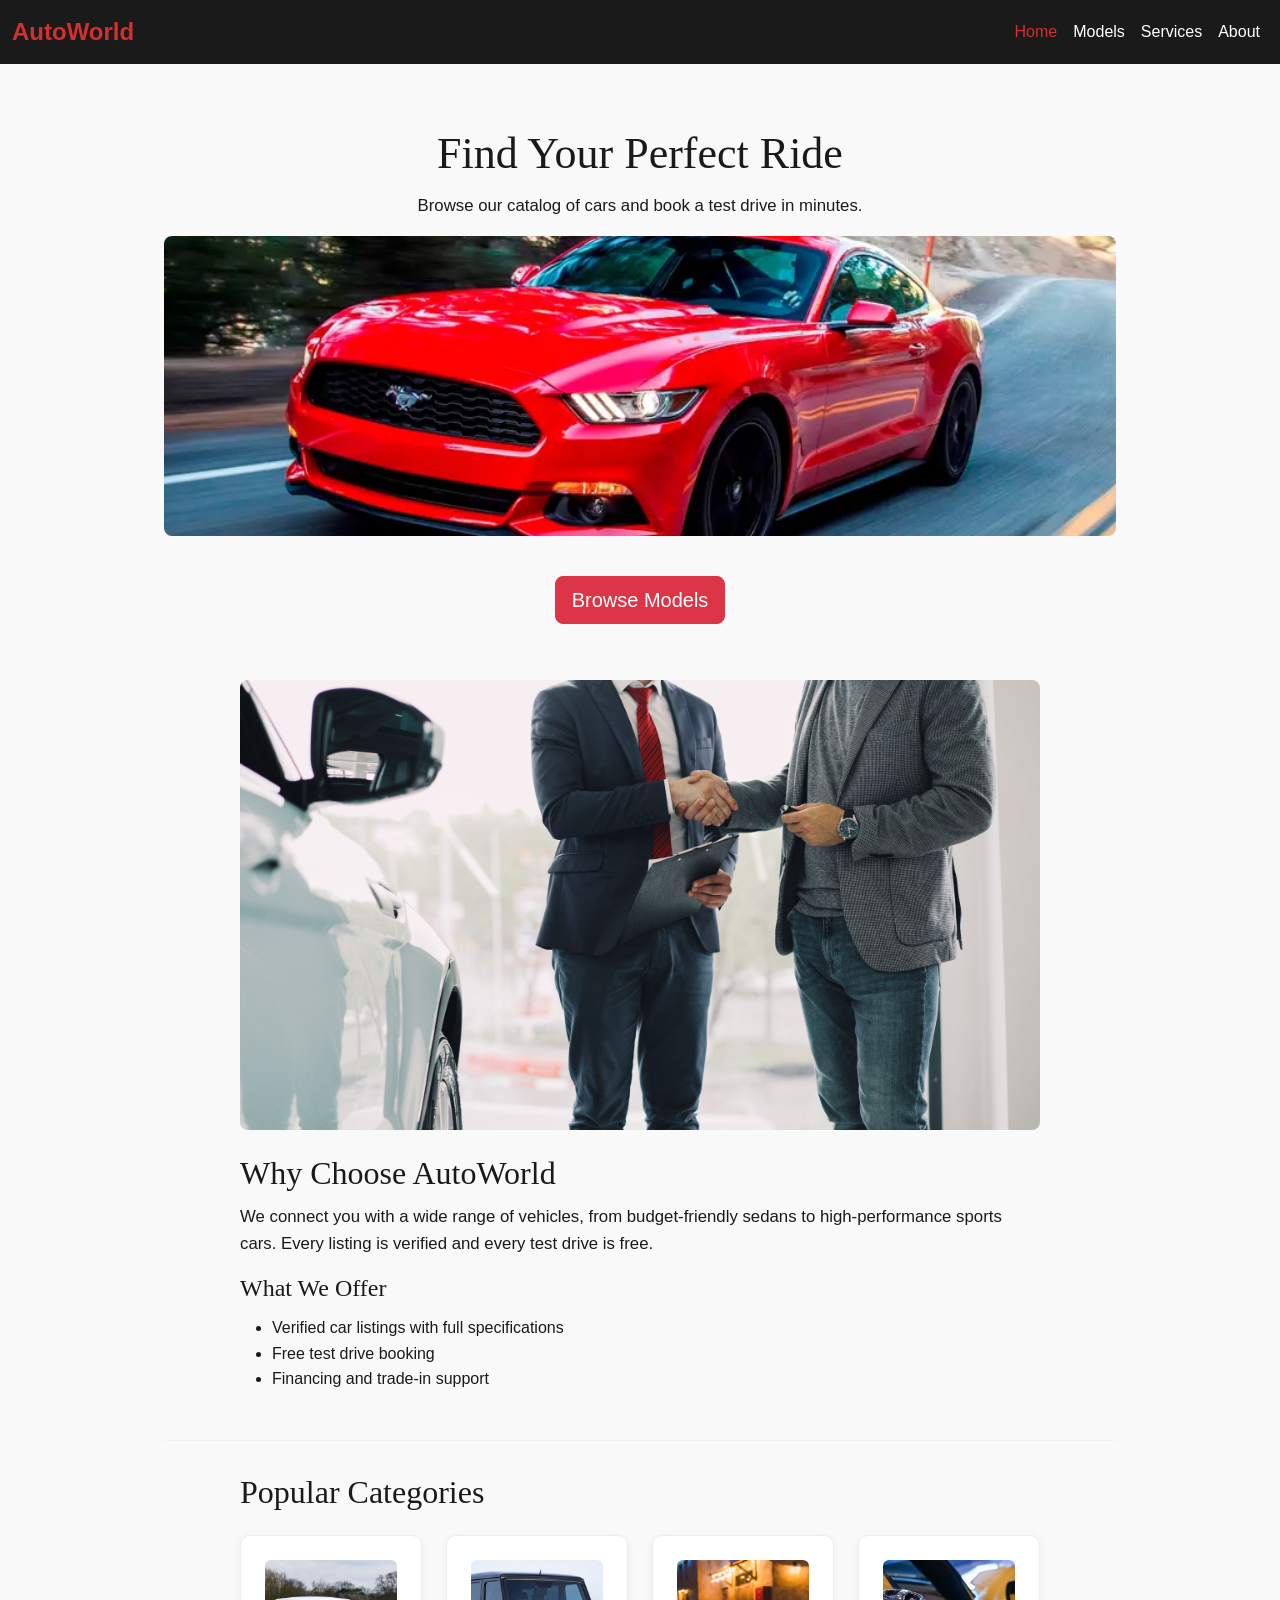
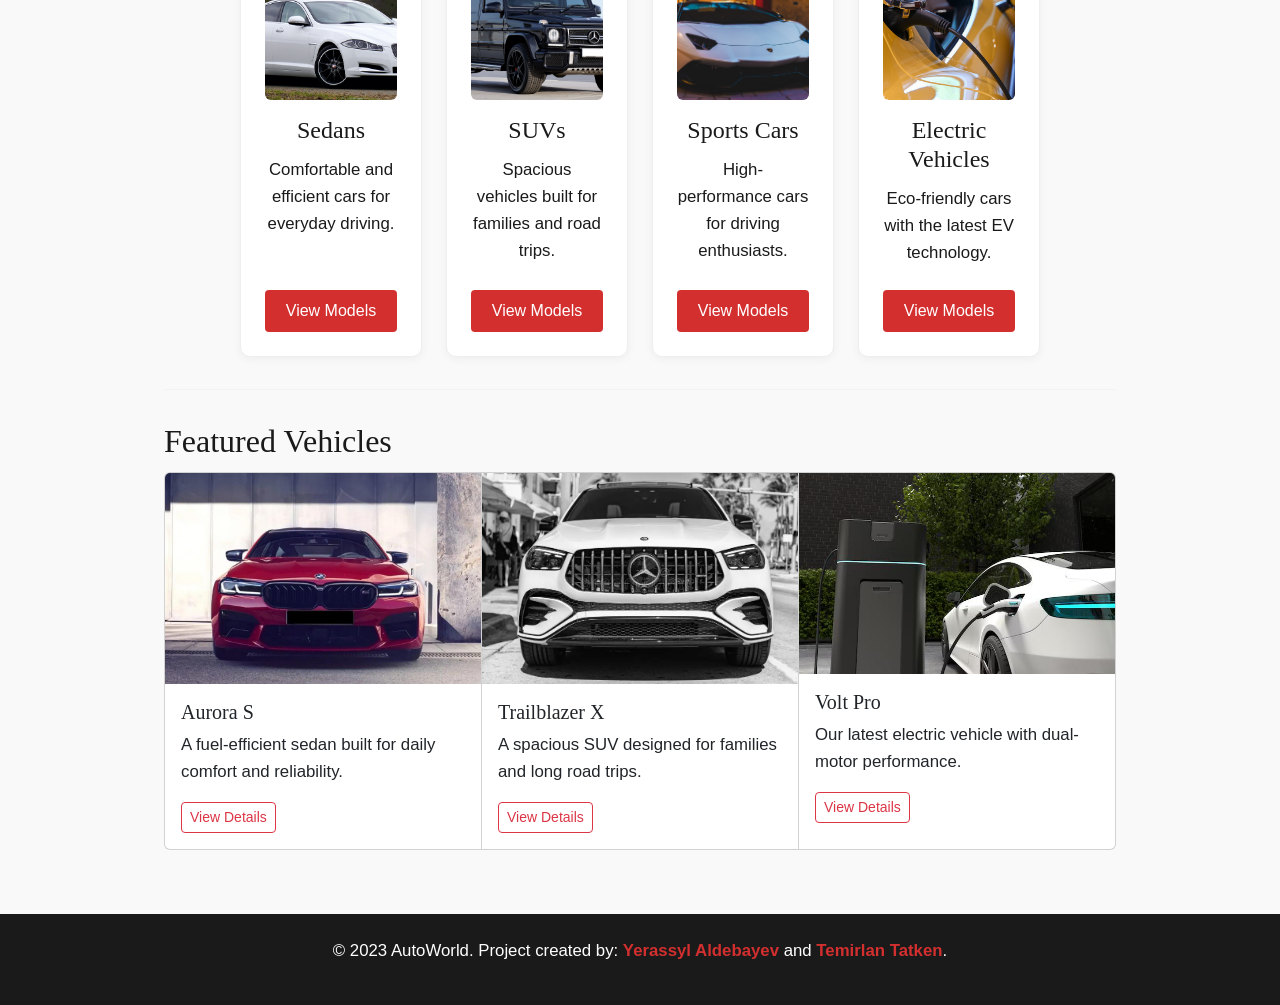
==== index.html @ 7cc098f7 "Assignment 3: Media queries and Bootstrap grid, navbar, buttons, carousel, cards, and form" ====
<!DOCTYPE html>
<html lang="en">
<head>
    <meta charset="UTF-8">
    <meta name="viewport" content="width=device-width, initial-scale=1.0">
    <title>Home - Cars Project</title>
    <link href="https://cdn.jsdelivr.net/npm/bootstrap@5.3.3/dist/css/bootstrap.min.css" rel="stylesheet">
    <link rel="stylesheet" href="css/style.css">
</head>
<body>
    <header>
        <nav id="main-nav" class="navbar navbar-expand-lg navbar-dark">
            <div class="container-fluid">
                <a class="navbar-brand" href="index.html">AutoWorld</a>
                <button class="navbar-toggler" type="button" data-bs-toggle="collapse" data-bs-target="#navMenu"
                        aria-controls="navMenu" aria-expanded="false" aria-label="Toggle navigation">
                    <span class="navbar-toggler-icon"></span>
                </button>
                <div class="collapse navbar-collapse" id="navMenu">
                    <ul class="navbar-nav ms-auto">
                        <li class="nav-item"><a class="nav-link active" aria-current="page" href="index.html">Home</a></li>
                        <li class="nav-item"><a class="nav-link" href="models.html">Models</a></li>
                        <li class="nav-item"><a class="nav-link" href="services.html">Services</a></li>
                        <li class="nav-item"><a class="nav-link" href="about.html">About</a></li>
                    </ul>
                </div>
            </div>
        </nav>
    </header>

    <main class="container">
        <section class="hero">
            <h1>Find Your Perfect Ride</h1>
            <p>Browse our catalog of cars and book a test drive in minutes.</p>
            <img src="images/hero-car.jpeg" alt="Red sports car parked on a city street" class="feature-img hero-img">
            <div>
                <a href="models.html" class="btn btn-danger btn-lg mt-3">Browse Models</a>
            </div>
        </section>

        <section class="intro">
            <div class="intro-flex">
                <img src="images/why-choose.jpg" alt="Salesperson handing car keys to a customer" class="intro-img">
                <div class="intro-text">
                    <h2>Why Choose AutoWorld</h2>
                    <p>We connect you with a wide range of vehicles, from budget-friendly sedans
                       to high-performance sports cars. Every listing is verified and every test
                       drive is free.</p>

                    <h3>What We Offer</h3>
                    <ul>
                        <li>Verified car listings with full specifications</li>
                        <li>Free test drive booking</li>
                        <li>Financing and trade-in support</li>
                    </ul>
                </div>
            </div>
        </section>

        <hr>

        <section class="highlights">
            <h2>Popular Categories</h2>
            <div class="card-row">
                <div class="category-card">
                    <img src="images/category-sedan.jpg" alt="Sedan car model">
                    <h3>Sedans</h3>
                    <p>Comfortable and efficient cars for everyday driving.</p>
                    <a href="models.html" class="btn-card">View Models</a>
                </div>
                <div class="category-card">
                    <img src="images/category-suv.jpg" alt="SUV car model">
                    <h3>SUVs</h3>
                    <p>Spacious vehicles built for families and road trips.</p>
                    <a href="models.html" class="btn-card">View Models</a>
                </div>
                <div class="category-card">
                    <img src="images/category-sport.jpg" alt="Sports car model">
                    <h3>Sports Cars</h3>
                    <p>High-performance cars for driving enthusiasts.</p>
                    <a href="models.html" class="btn-card">View Models</a>
                </div>
                <div class="category-card">
                    <img src="images/category-electric.jpg" alt="Electric car model">
                    <h3>Electric Vehicles</h3>
                    <p>Eco-friendly cars with the latest EV technology.</p>
                    <a href="models.html" class="btn-card">View Models</a>
                </div>
            </div>
        </section>

        <hr>

        <section class="featured-vehicles">
            <h2>Featured Vehicles</h2>
            <div class="card-group">
                <div class="card">
                    <img src="images/gallery-1.jpeg" class="card-img-top" alt="Aurora S sedan front view">
                    <div class="card-body">
                        <h5 class="card-title">Aurora S</h5>
                        <p class="card-text">A fuel-efficient sedan built for daily comfort and reliability.</p>
                        <a href="models.html" class="btn btn-outline-danger btn-sm">View Details</a>
                    </div>
                </div>
                <div class="card">
                    <img src="images/gallery-3.jpeg" class="card-img-top" alt="Trailblazer X SUV front view">
                    <div class="card-body">
                        <h5 class="card-title">Trailblazer X</h5>
                        <p class="card-text">A spacious SUV designed for families and long road trips.</p>
                        <a href="models.html" class="btn btn-outline-danger btn-sm">View Details</a>
                    </div>
                </div>
                <div class="card">
                    <img src="images/gallery-5.jpeg" class="card-img-top" alt="Volt Pro electric car charging">
                    <div class="card-body">
                        <h5 class="card-title">Volt Pro</h5>
                        <p class="card-text">Our latest electric vehicle with dual-motor performance.</p>
                        <a href="models.html" class="btn btn-outline-danger btn-sm">View Details</a>
                    </div>
                </div>
            </div>
        </section>
    </main>

    <footer>
        <p>&copy; 2023 AutoWorld. Project created by: <strong>Yerassyl Aldebayev</strong> and <strong>Temirlan Tatken</strong>.</p>
    </footer>

    <script src="https://cdn.jsdelivr.net/npm/bootstrap@5.3.3/dist/js/bootstrap.bundle.min.js"></script>
</body>
</html>
---- css/style.css ----
/* ===================================================
   GLOBAL BASE (shared across all pages)
   =================================================== */
* {
    margin: 0;
    padding: 0;
    box-sizing: border-box;
}

body {
    font-family: 'Trebuchet MS', Arial, sans-serif;
    color: #1a1a1a;
    background-color: #f9f9f9;
    line-height: 1.6;
}

h1, h2, h3 {
    font-family: Georgia, 'Times New Roman', serif;
    margin-bottom: 0.75rem;
}

p {
    margin-bottom: 1rem;
}

/* Task 1: Responsive typography (custom media queries, no Bootstrap) */
h1 { font-size: 1.8rem; }
h2 { font-size: 1.4rem; }
h3 { font-size: 1.15rem; }
p  { font-size: 0.95rem; }

@media (min-width: 601px) and (max-width: 992px) {
    h1 { font-size: 2.2rem; }
    h2 { font-size: 1.7rem; }
    h3 { font-size: 1.3rem; }
    p  { font-size: 1rem; }
}

@media (min-width: 993px) {
    h1 { font-size: 2.75rem; }
    h2 { font-size: 2rem; }
    h3 { font-size: 1.5rem; }
    p  { font-size: 1.05rem; }
}

hr {
    border: none;
    border-top: 1px solid #ddd;
    margin: 2rem 0;
}

.container {
    max-width: 1000px;
    margin: 0 auto;
    padding: 2rem 1.5rem;
}

/* ===================================================
   NAVIGATION (#main-nav) — Bootstrap navbar, brand-colored
   =================================================== */
#main-nav.navbar {
    background-color: #1a1a1a;
}

#main-nav .navbar-brand {
    color: #d32f2f;
    font-size: 1.5rem;
    font-weight: bold;
}

#main-nav .nav-link {
    color: #ffffff;
}

#main-nav .nav-link:hover,
#main-nav .nav-link.active {
    color: #d32f2f;
}

/* ===================================================
   FOOTER
   =================================================== */
footer {
    text-align: center;
    padding: 1.5rem;
    background-color: #1a1a1a;
    color: #ffffff;
    margin-top: 2rem;
}

footer strong {
    color: #d32f2f;
}

/* ===================================================
   HOME PAGE
   =================================================== */
.hero {
    text-align: center;
    padding: 2rem 0;
}

.hero-img {
    width: 100%;
    max-width: 600px;
    height: 300px;
    object-fit: cover;
}

.intro, .highlights {
    max-width: 800px;
    margin: 1.5rem auto;
}

/* Task 1 (Home): Flexbox row for image + text */
.intro-flex {
    display: flex;
    flex-wrap: wrap;
    align-items: center;
    gap: 1.5rem;
}

.intro-img {
    flex: 1 1 300px;
    max-width: 100%;
    border-radius: 8px;
}

.intro-text {
    flex: 1 1 300px;
}

/* Task 2 (Home): Flexbox card row — responsive via custom media queries only */
.card-row {
    display: flex;
    gap: 1.5rem;
    margin-top: 1.5rem;
}

.category-card {
    flex: 1 1 0;
    display: flex;
    flex-direction: column;
    background-color: #ffffff;
    border: 1px solid #eee;
    border-radius: 10px;
    padding: 1.5rem;
    text-align: center;
    box-shadow: 0 2px 10px rgba(0, 0, 0, 0.05);
    transition: transform 0.2s ease, box-shadow 0.2s ease;
}

/* Tablet: two cards per row */
@media (max-width: 900px) {
    .card-row {
        flex-wrap: wrap;
    }
    .category-card {
        flex: 1 1 calc(50% - 0.75rem);
    }
}

/* Mobile: stacked */
@media (max-width: 500px) {
    .category-card {
        flex: 1 1 100%;
    }
}

.category-card:hover {
    transform: translateY(-6px);
    box-shadow: 0 6px 16px rgba(0, 0, 0, 0.12);
}

.category-card img {
    width: 100%;
    height: 140px;
    object-fit: cover;
    border-radius: 6px;
    margin-bottom: 1rem;
}

.category-card p {
    flex-grow: 1;
}

.btn-card {
    display: inline-block;
    background-color: #d32f2f;
    color: #ffffff;
    text-decoration: none;
    padding: 0.5rem 1rem;
    border-radius: 4px;
    margin-top: 0.5rem;
    transition: background-color 0.3s ease;
}

.btn-card:hover {
    background-color: #b71c1c;
}

/* ===================================================
   MODELS PAGE
   =================================================== */
.catalog-table table {
    width: 100%;
    border-collapse: collapse;
    margin-top: 1rem;
}

.catalog-table th,
.catalog-table td {
    border: 1px solid #ccc;
    padding: 0.75rem;
    text-align: left;
}

.catalog-table th {
    background-color: #1a1a1a;
    color: #ffffff;
}

.catalog-table tr:nth-child(even) {
    background-color: #f2f2f2;
}

/* Task 7 (Models): Bootstrap Carousel — brand color for controls/indicators */
.carousel-caption h5 {
    color: #ffffff;
}

.carousel-control-prev-icon,
.carousel-control-next-icon {
    background-color: rgba(211, 47, 47, 0.7);
    border-radius: 50%;
    padding: 1.2rem;
}

/* Task 8 (Home): Bootstrap Cards — Featured Vehicles */
.card-group .card-title {
    font-family: Georgia, 'Times New Roman', serif;
}

/* Shared feature image style (hero, models, services) */
.feature-img {
    max-width: 100%;
    border-radius: 8px;
    margin-bottom: 1.5rem;
}

/* ===================================================
   SERVICES PAGE (from teammate)
   =================================================== */

/* Task 3 (Services): CSS Grid page layout — header / sidebar / main / footer */
.page-grid {
    display: grid;
    grid-template-columns: 260px 1fr;
    grid-template-rows: auto 1fr auto;
    grid-template-areas:
        "header header"
        "sidebar main"
        "footer footer";
}

.grid-header {
    grid-area: header;
}

.grid-sidebar {
    grid-area: sidebar;
    padding: 2rem 1.5rem;
    background-color: #ffffff;
    border-right: 1px solid #eee;
}

.grid-sidebar h3 {
    color: #d32f2f;
}

.grid-sidebar ul {
    margin: 1rem 0 1.5rem 1.2rem;
}

.grid-sidebar ul li {
    margin-bottom: 0.5rem;
}

.sidebar-img {
    width: 100%;
    border-radius: 8px;
}

.grid-main {
    grid-area: main;
    padding: 2rem 1.5rem;
}

.grid-footer {
    grid-area: footer;
}

@media (max-width: 700px) {
    .page-grid {
        grid-template-columns: 1fr;
        grid-template-areas:
            "header"
            "sidebar"
            "main"
            "footer";
    }
}

.services-info {
    display: flex;
    flex-wrap: wrap;
    gap: 1.5rem;
    align-items: flex-start;
}

.services-list {
    flex: 1 1 250px;
}

#booking-form {
    background-color: #f9f9f9;
    padding: 2rem;
    border-radius: 10px;
    border: 1px solid #ddd;
    max-width: 600px;
}

/* Task 9 (Services): Bootstrap form — brand color overrides */
#booking-form .form-control:focus,
#booking-form .form-select:focus {
    border-color: #d32f2f;
    box-shadow: 0 0 5px rgba(211, 47, 47, 0.3);
}

/* ===================================================
   ABOUT PAGE (from teammate)
   =================================================== */

/* Task 3 (About): Bootstrap Grid — two-column team section, three-column values */
.core-value {
    padding: 1rem;
}

.core-value h5 {
    color: #d32f2f;
}

.team-card {
    flex: 1 1 300px;
    text-align: center;
    padding: 1.5rem;
    background-color: #fff;
    border: 1px solid #eee;
    border-radius: 10px;
    box-shadow: 0 2px 10px rgba(0,0,0,0.05);
}

.team-photo {
    width: 150px;
    height: 150px;
    object-fit: cover;
    border-radius: 50%;
    border: 3px solid #d32f2f;
    margin-bottom: 1rem;
}

.role {
    color: #666;
    font-style: italic;
    margin-bottom: 10px;
}
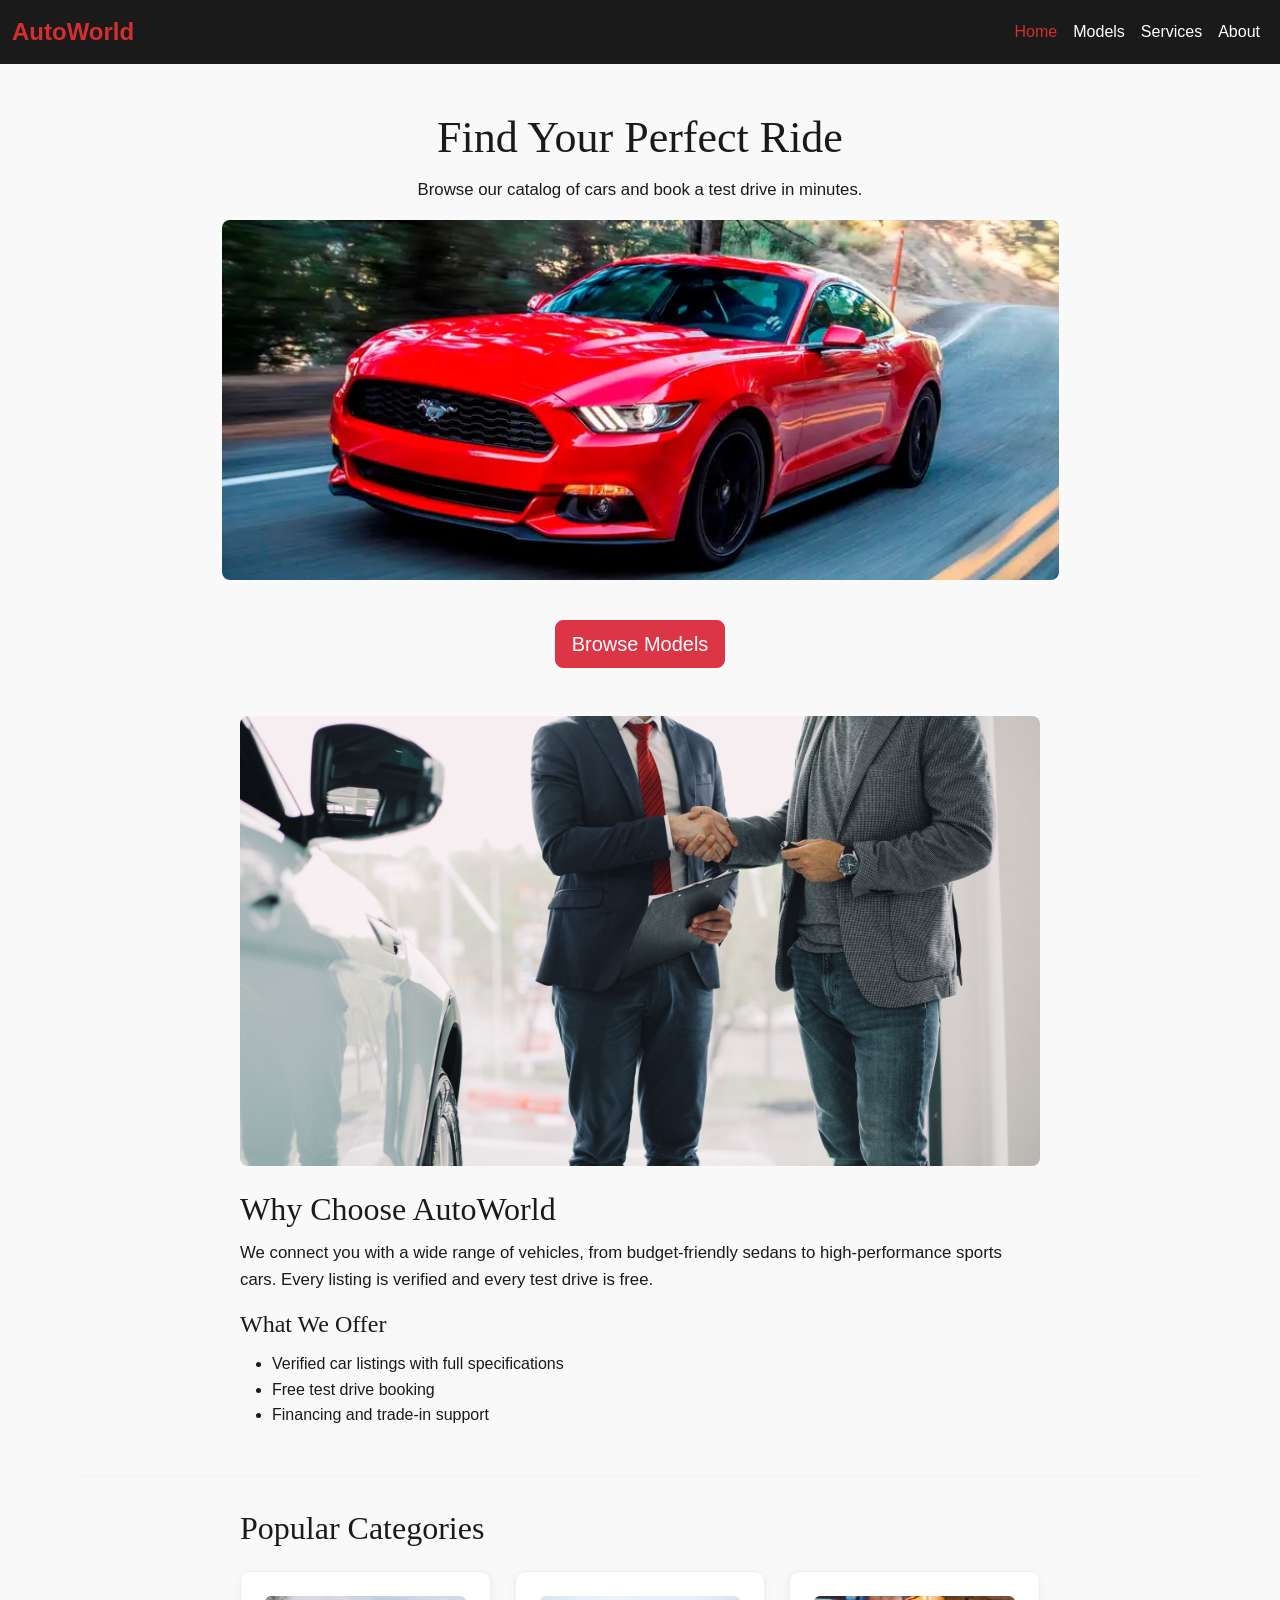
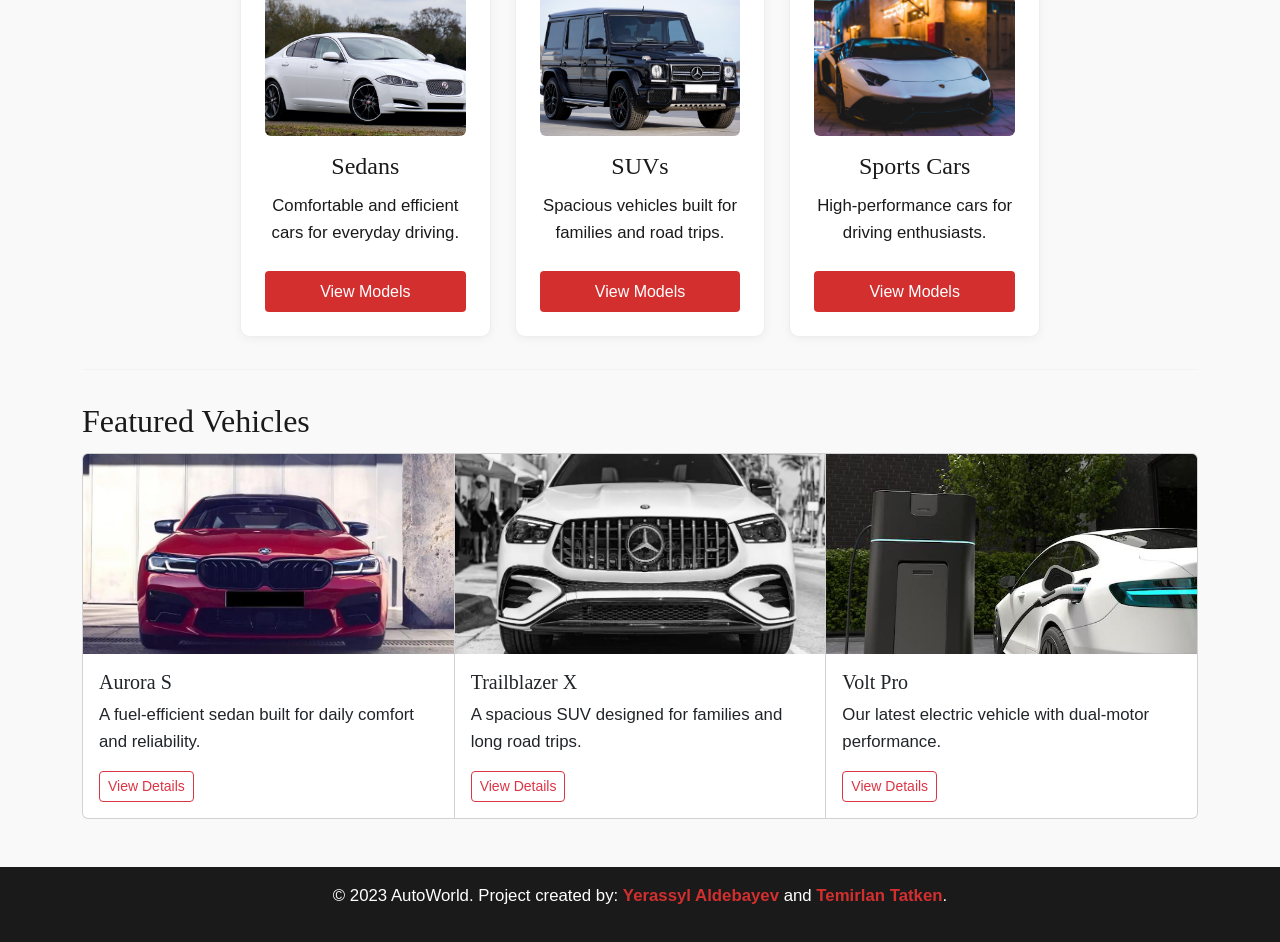
==== commit a5065cb8: "Fixed critical issues" ====
--- a/index.html
+++ b/index.html
@@ -28,8 +28,8 @@
         </nav>
     </header>
 
-    <main class="container">
-        <section class="hero">
+    <main class="container py-4">
+        <section class="hero py-4">
             <h1>Find Your Perfect Ride</h1>
             <p>Browse our catalog of cars and book a test drive in minutes.</p>
             <img src="images/hero-car.jpeg" alt="Red sports car parked on a city street" class="feature-img hero-img">
@@ -80,12 +80,6 @@
                     <p>High-performance cars for driving enthusiasts.</p>
                     <a href="models.html" class="btn-card">View Models</a>
                 </div>
-                <div class="category-card">
-                    <img src="images/category-electric.jpg" alt="Electric car model">
-                    <h3>Electric Vehicles</h3>
-                    <p>Eco-friendly cars with the latest EV technology.</p>
-                    <a href="models.html" class="btn-card">View Models</a>
-                </div>
             </div>
         </section>
 
@@ -122,7 +116,7 @@
         </section>
     </main>
 
-    <footer>
+    <footer class="py-3 mt-4">
         <p>&copy; 2023 AutoWorld. Project created by: <strong>Yerassyl Aldebayev</strong> and <strong>Temirlan Tatken</strong>.</p>
     </footer>
 
--- a/css/style.css
+++ b/css/style.css
@@ -49,12 +49,6 @@
     margin: 2rem 0;
 }
 
-.container {
-    max-width: 1000px;
-    margin: 0 auto;
-    padding: 2rem 1.5rem;
-}
-
 /* ===================================================
    NAVIGATION (#main-nav) — Bootstrap navbar, brand-colored
    =================================================== */
@@ -82,10 +76,8 @@
    =================================================== */
 footer {
     text-align: center;
-    padding: 1.5rem;
     background-color: #1a1a1a;
     color: #ffffff;
-    margin-top: 2rem;
 }
 
 footer strong {
@@ -97,14 +89,14 @@
    =================================================== */
 .hero {
     text-align: center;
-    padding: 2rem 0;
 }
 
 .hero-img {
-    width: 100%;
-    max-width: 600px;
-    height: 300px;
-    object-fit: cover;
+    max-width: 700px;
+    height: 360px;
+    width: 75%;
+    object-fit: cover;
+
 }
 
 .intro, .highlights {
@@ -373,4 +365,39 @@
     color: #666;
     font-style: italic;
     margin-bottom: 10px;
+}
+
+/* ===================================================
+   IMAGE SIZE LIMITS (keeps images comfortable with Bootstrap container)
+   =================================================== */
+
+/* Carousel (Models page) */
+.carousel-item img {
+    height: 450px;
+    object-fit: cover;
+}
+
+@media (max-width: 768px) {
+    .carousel-item img {
+        height: 260px;
+    }
+}
+
+/* Optional: cap carousel width on large monitors */
+#modelCarousel {
+    max-width: 900px;
+    margin: 0 auto;
+}
+
+/* Featured Vehicles cards (Home page) */
+.card-img-top {
+    height: 200px;
+    object-fit: cover;
+}
+
+/* Lineup image at the top of Models page */
+.catalog-intro img {
+    width: 100%;
+    height: 320px;
+    object-fit: cover;
 }
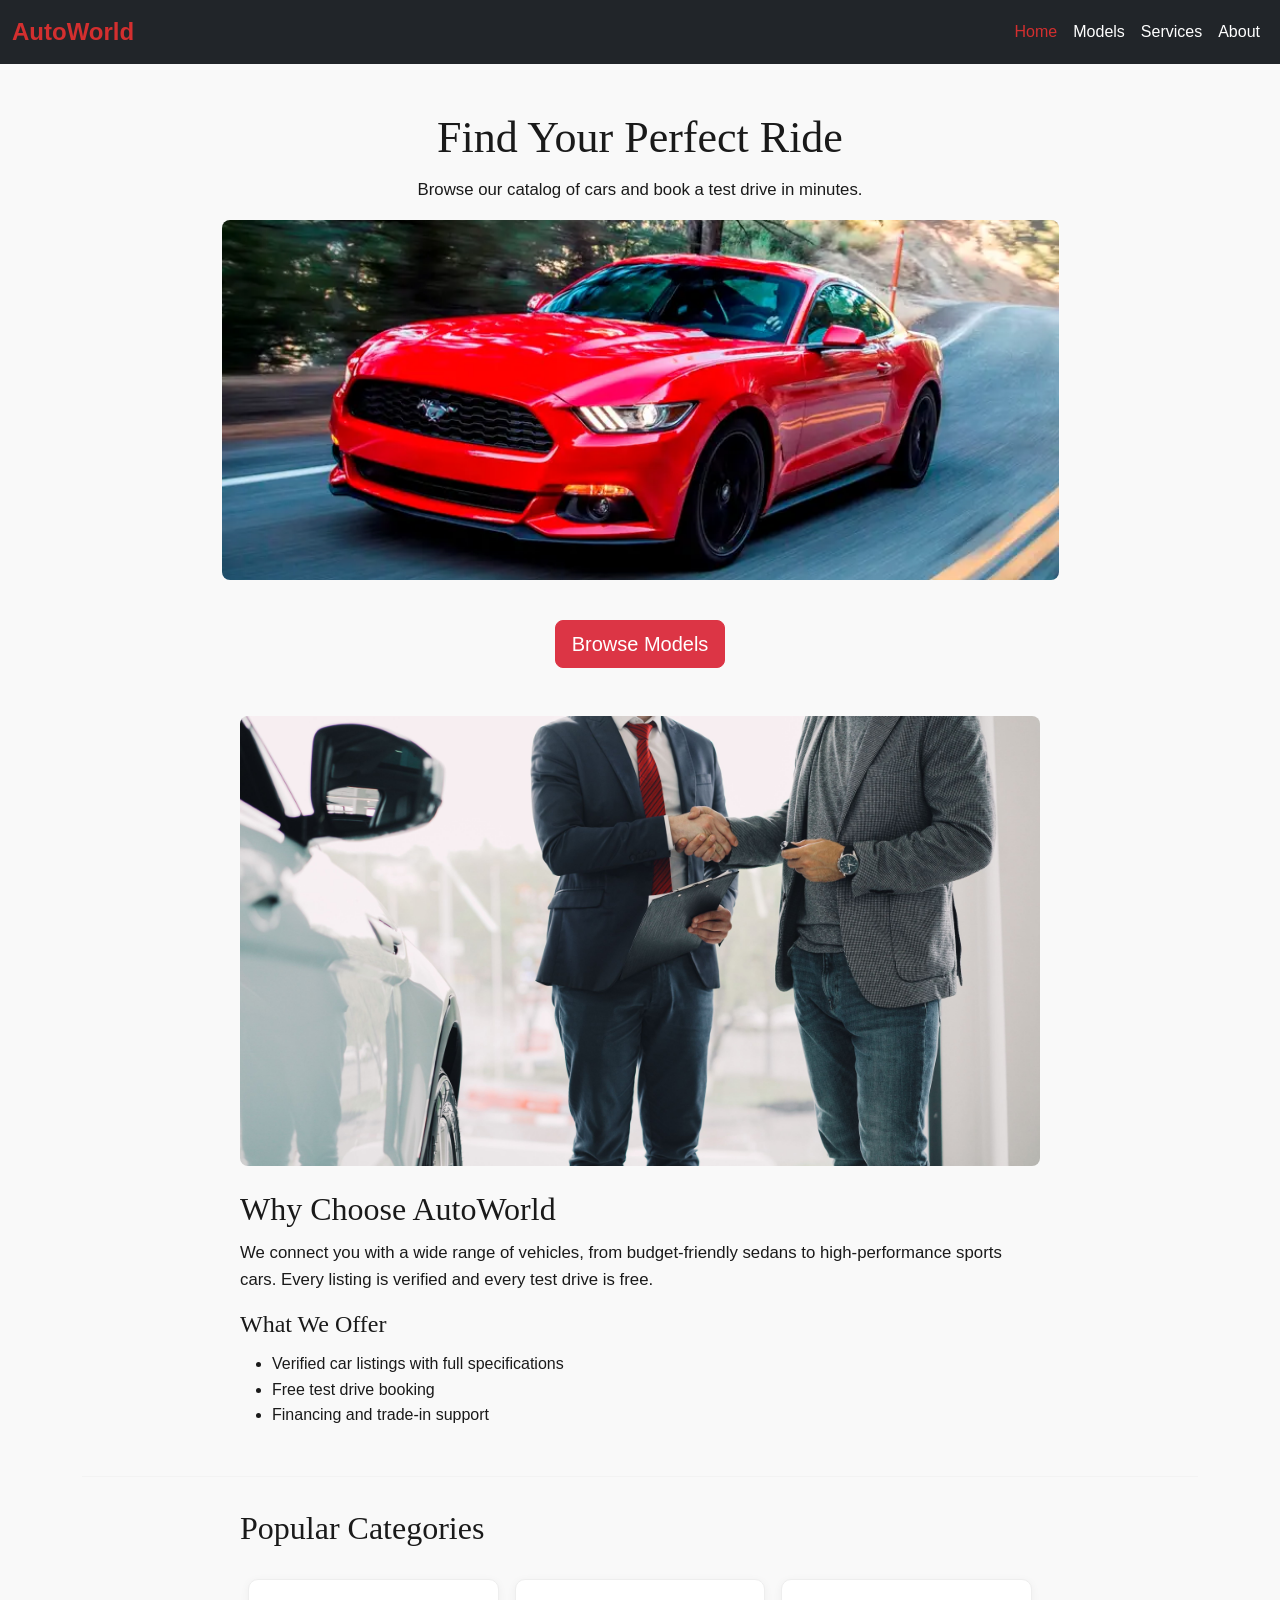
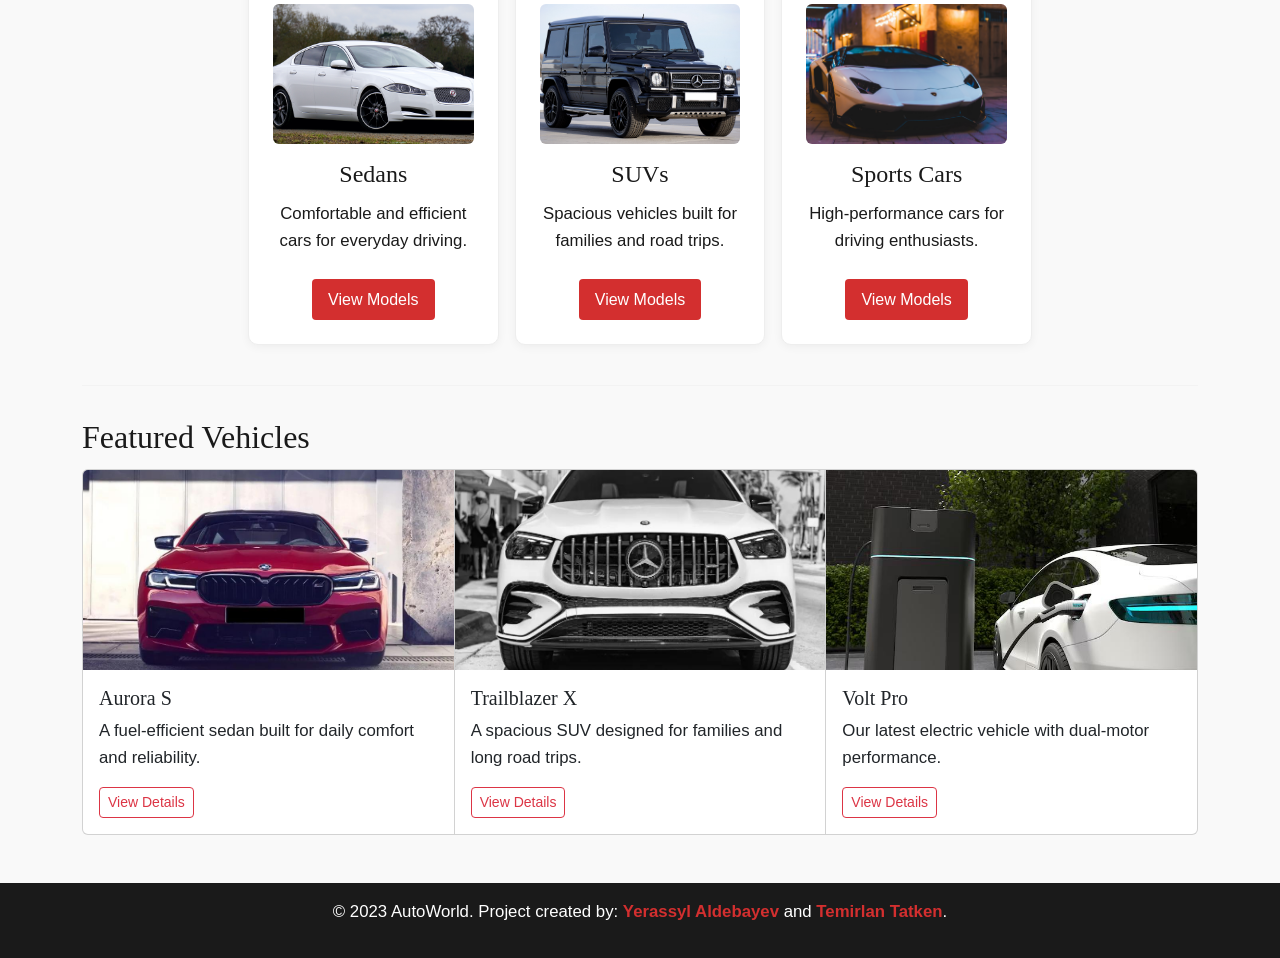
==== commit 2137c6fd: "Simple fixes" ====
--- a/index.html
+++ b/index.html
@@ -9,7 +9,7 @@
 </head>
 <body>
     <header>
-        <nav id="main-nav" class="navbar navbar-expand-lg navbar-dark">
+        <nav id="main-nav" class="navbar navbar-expand-lg navbar-dark bg-dark">
             <div class="container-fluid">
                 <a class="navbar-brand" href="index.html">AutoWorld</a>
                 <button class="navbar-toggler" type="button" data-bs-toggle="collapse" data-bs-target="#navMenu"
--- a/css/style.css
+++ b/css/style.css
@@ -96,7 +96,6 @@
     height: 360px;
     width: 75%;
     object-fit: cover;
-
 }
 
 .intro, .highlights {
@@ -122,17 +121,18 @@
     flex: 1 1 300px;
 }
 
-/* Task 2 (Home): Flexbox card row — responsive via custom media queries only */
+/* Task 2 (Home): card row — custom media queries only, no flexbox, no Bootstrap */
 .card-row {
-    display: flex;
-    gap: 1.5rem;
     margin-top: 1.5rem;
+    font-size: 0; /* removes the small gaps between inline-block cards */
 }
 
 .category-card {
-    flex: 1 1 0;
-    display: flex;
-    flex-direction: column;
+    display: inline-block;
+    vertical-align: top;
+    width: calc(33.333% - 1rem);   /* desktop: three per row */
+    margin: 0.5rem;
+    font-size: 1rem;
     background-color: #ffffff;
     border: 1px solid #eee;
     border-radius: 10px;
@@ -142,20 +142,17 @@
     transition: transform 0.2s ease, box-shadow 0.2s ease;
 }
 
-/* Tablet: two cards per row */
+/* Tablet: two per row */
 @media (max-width: 900px) {
-    .card-row {
-        flex-wrap: wrap;
-    }
     .category-card {
-        flex: 1 1 calc(50% - 0.75rem);
+        width: calc(50% - 1rem);
     }
 }
 
 /* Mobile: stacked */
 @media (max-width: 500px) {
     .category-card {
-        flex: 1 1 100%;
+        width: calc(100% - 1rem);
     }
 }
 
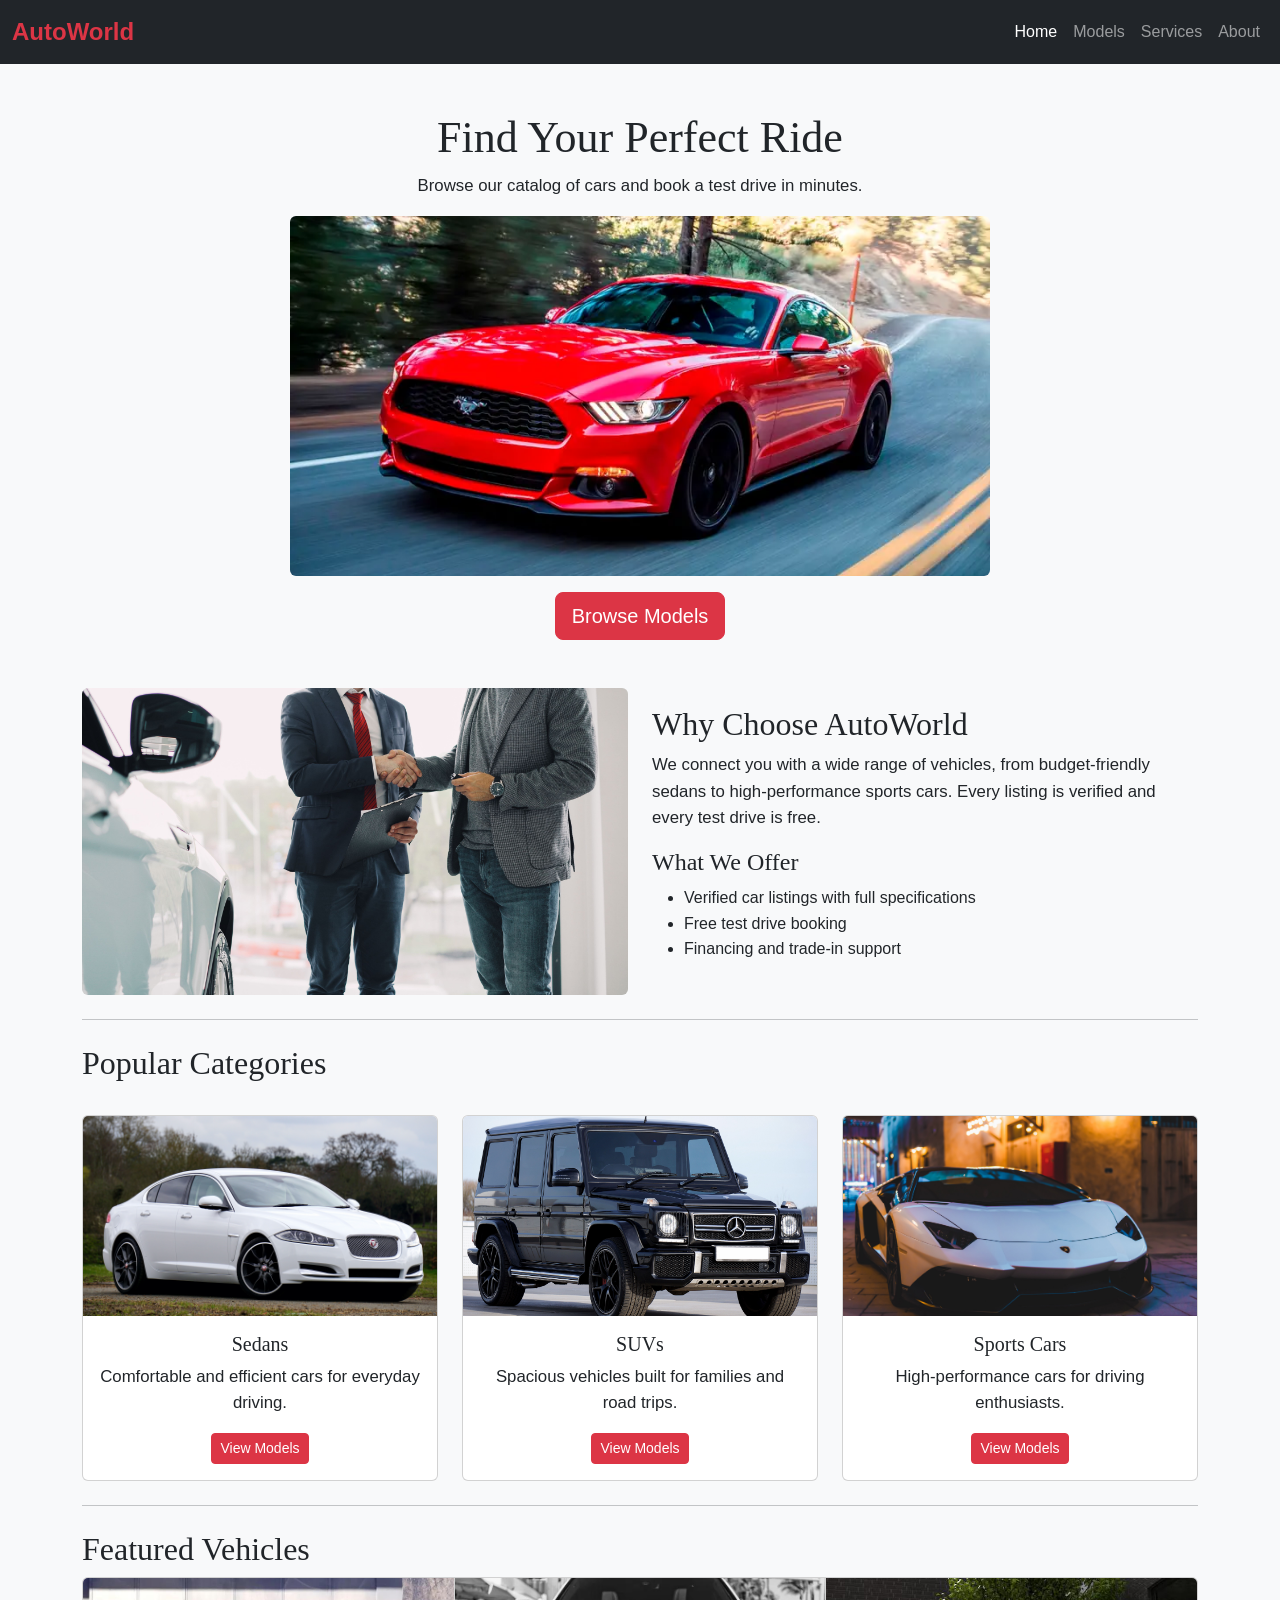
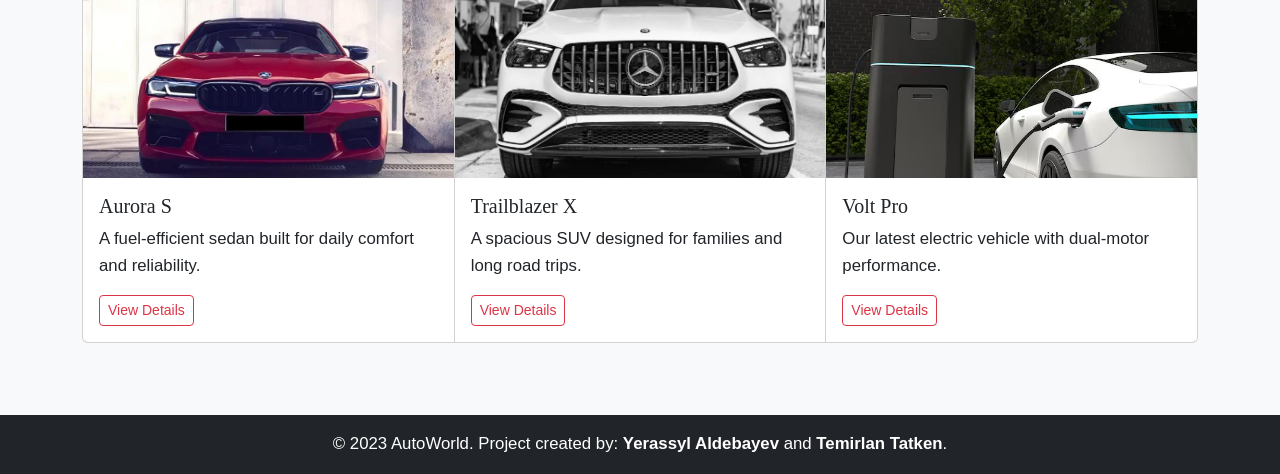
==== commit 26966341: "Midterm: Bootstrap cleanup, responsive fixes, README" ====
--- a/index.html
+++ b/index.html
@@ -3,15 +3,15 @@
 <head>
     <meta charset="UTF-8">
     <meta name="viewport" content="width=device-width, initial-scale=1.0">
-    <title>Home - Cars Project</title>
+    <title>Home - AutoWorld Cars</title>
     <link href="https://cdn.jsdelivr.net/npm/bootstrap@5.3.3/dist/css/bootstrap.min.css" rel="stylesheet">
     <link rel="stylesheet" href="css/style.css">
 </head>
-<body>
+<body class="bg-light">
     <header>
         <nav id="main-nav" class="navbar navbar-expand-lg navbar-dark bg-dark">
             <div class="container-fluid">
-                <a class="navbar-brand" href="index.html">AutoWorld</a>
+                <a class="navbar-brand text-danger fw-bold fs-4" href="index.html">AutoWorld</a>
                 <button class="navbar-toggler" type="button" data-bs-toggle="collapse" data-bs-target="#navMenu"
                         aria-controls="navMenu" aria-expanded="false" aria-label="Toggle navigation">
                     <span class="navbar-toggler-icon"></span>
@@ -29,24 +29,25 @@
     </header>
 
     <main class="container py-4">
-        <section class="hero py-4">
+        <section class="hero text-center py-4">
             <h1>Find Your Perfect Ride</h1>
             <p>Browse our catalog of cars and book a test drive in minutes.</p>
-            <img src="images/hero-car.jpeg" alt="Red sports car parked on a city street" class="feature-img hero-img">
+            <img src="images/hero-car.jpeg" alt="Red sports car parked on a city street" class="hero-img img-fluid rounded">
             <div>
                 <a href="models.html" class="btn btn-danger btn-lg mt-3">Browse Models</a>
             </div>
         </section>
 
-        <section class="intro">
-            <div class="intro-flex">
-                <img src="images/why-choose.jpg" alt="Salesperson handing car keys to a customer" class="intro-img">
-                <div class="intro-text">
+        <section class="intro my-4">
+            <div class="row align-items-center g-4">
+                <div class="col-md-6">
+                    <img src="images/why-choose.jpg" alt="Salesperson handing car keys to a customer" class="img-fluid rounded">
+                </div>
+                <div class="col-md-6">
                     <h2>Why Choose AutoWorld</h2>
                     <p>We connect you with a wide range of vehicles, from budget-friendly sedans
                        to high-performance sports cars. Every listing is verified and every test
                        drive is free.</p>
-
                     <h3>What We Offer</h3>
                     <ul>
                         <li>Verified car listings with full specifications</li>
@@ -57,67 +58,81 @@
             </div>
         </section>
 
-        <hr>
+        <hr class="my-4">
 
-        <section class="highlights">
+        <section class="highlights my-4">
             <h2>Popular Categories</h2>
-            <div class="card-row">
-                <div class="category-card">
-                    <img src="images/category-sedan.jpg" alt="Sedan car model">
-                    <h3>Sedans</h3>
-                    <p>Comfortable and efficient cars for everyday driving.</p>
-                    <a href="models.html" class="btn-card">View Models</a>
+            <div class="row row-cols-1 row-cols-md-3 g-4 mt-1">
+            <div class="col">
+                <div class="card h-100 text-center">
+                    <img src="images/category-sedan.jpg" class="card-img-top" alt="Sedan car model">
+                    <div class="card-body">
+                        <h3 class="card-title h5">Sedans</h3>
+                        <p class="card-text">Comfortable and efficient cars for everyday driving.</p>
+                        <a href="models.html" class="btn btn-danger btn-sm">View Models</a>
+                    </div>
                 </div>
-                <div class="category-card">
-                    <img src="images/category-suv.jpg" alt="SUV car model">
-                    <h3>SUVs</h3>
-                    <p>Spacious vehicles built for families and road trips.</p>
-                    <a href="models.html" class="btn-card">View Models</a>
+            </div>
+            <div class="col">
+                <div class="card h-100 text-center">
+                    <img src="images/category-suv.jpg" class="card-img-top" alt="SUV car model">
+                    <div class="card-body">
+                        <h3 class="card-title h5">SUVs</h3>
+                        <p class="card-text">Spacious vehicles built for families and road trips.</p>
+                        <a href="models.html" class="btn btn-danger btn-sm">View Models</a>
+                    </div>
                 </div>
-                <div class="category-card">
-                    <img src="images/category-sport.jpg" alt="Sports car model">
-                    <h3>Sports Cars</h3>
-                    <p>High-performance cars for driving enthusiasts.</p>
-                    <a href="models.html" class="btn-card">View Models</a>
+            </div>
+            <div class="col">
+                <div class="card h-100 text-center">
+                    <img src="images/category-sport.jpg" class="card-img-top" alt="Sports car model">
+                    <div class="card-body">
+                        <h3 class="card-title h5">Sports Cars</h3>
+                        <p class="card-text">High-performance cars for driving enthusiasts.</p>
+                        <a href="models.html" class="btn btn-danger btn-sm">View Models</a>
+                    </div>
                 </div>
+            </div>
             </div>
         </section>
 
-        <hr>
+        <hr class="my-4">
 
-        <section class="featured-vehicles">
+        <section class="featured-vehicles my-4">
             <h2>Featured Vehicles</h2>
             <div class="card-group">
-                <div class="card">
-                    <img src="images/gallery-1.jpeg" class="card-img-top" alt="Aurora S sedan front view">
-                    <div class="card-body">
-                        <h5 class="card-title">Aurora S</h5>
-                        <p class="card-text">A fuel-efficient sedan built for daily comfort and reliability.</p>
-                        <a href="models.html" class="btn btn-outline-danger btn-sm">View Details</a>
-                    </div>
+            <div class="card">
+                <img src="images/gallery-1.jpeg" class="card-img-top" alt="Aurora S sedan front view">
+                <div class="card-body">
+                    <h3 class="card-title h5">Aurora S</h3>
+                    <p class="card-text">A fuel-efficient sedan built for daily comfort and reliability.</p>
+                    <a href="models.html" class="btn btn-outline-danger btn-sm">View Details</a>
                 </div>
-                <div class="card">
-                    <img src="images/gallery-3.jpeg" class="card-img-top" alt="Trailblazer X SUV front view">
-                    <div class="card-body">
-                        <h5 class="card-title">Trailblazer X</h5>
-                        <p class="card-text">A spacious SUV designed for families and long road trips.</p>
-                        <a href="models.html" class="btn btn-outline-danger btn-sm">View Details</a>
-                    </div>
+            </div>
+            <div class="card">
+                <img src="images/gallery-3.jpeg" class="card-img-top" alt="Trailblazer X SUV front view">
+                <div class="card-body">
+                    <h3 class="card-title h5">Trailblazer X</h3>
+                    <p class="card-text">A spacious SUV designed for families and long road trips.</p>
+                    <a href="models.html" class="btn btn-outline-danger btn-sm">View Details</a>
                 </div>
-                <div class="card">
-                    <img src="images/gallery-5.jpeg" class="card-img-top" alt="Volt Pro electric car charging">
-                    <div class="card-body">
-                        <h5 class="card-title">Volt Pro</h5>
-                        <p class="card-text">Our latest electric vehicle with dual-motor performance.</p>
-                        <a href="models.html" class="btn btn-outline-danger btn-sm">View Details</a>
-                    </div>
+            </div>
+            <div class="card">
+                <img src="images/gallery-5.jpeg" class="card-img-top" alt="Volt Pro electric car charging">
+                <div class="card-body">
+                    <h3 class="card-title h5">Volt Pro</h3>
+                    <p class="card-text">Our latest electric vehicle with dual-motor performance.</p>
+                    <a href="models.html" class="btn btn-outline-danger btn-sm">View Details</a>
                 </div>
+            </div>
             </div>
         </section>
     </main>
 
-    <footer class="py-3 mt-4">
-        <p>&copy; 2023 AutoWorld. Project created by: <strong>Yerassyl Aldebayev</strong> and <strong>Temirlan Tatken</strong>.</p>
+    <footer class="bg-dark text-white text-center py-3 mt-4">
+        <div class="container">
+            <p class="mb-0">&copy; 2023 AutoWorld. Project created by: <strong>Yerassyl Aldebayev</strong> and <strong>Temirlan Tatken</strong>.</p>
+        </div>
     </footer>
 
     <script src="https://cdn.jsdelivr.net/npm/bootstrap@5.3.3/dist/js/bootstrap.bundle.min.js"></script>
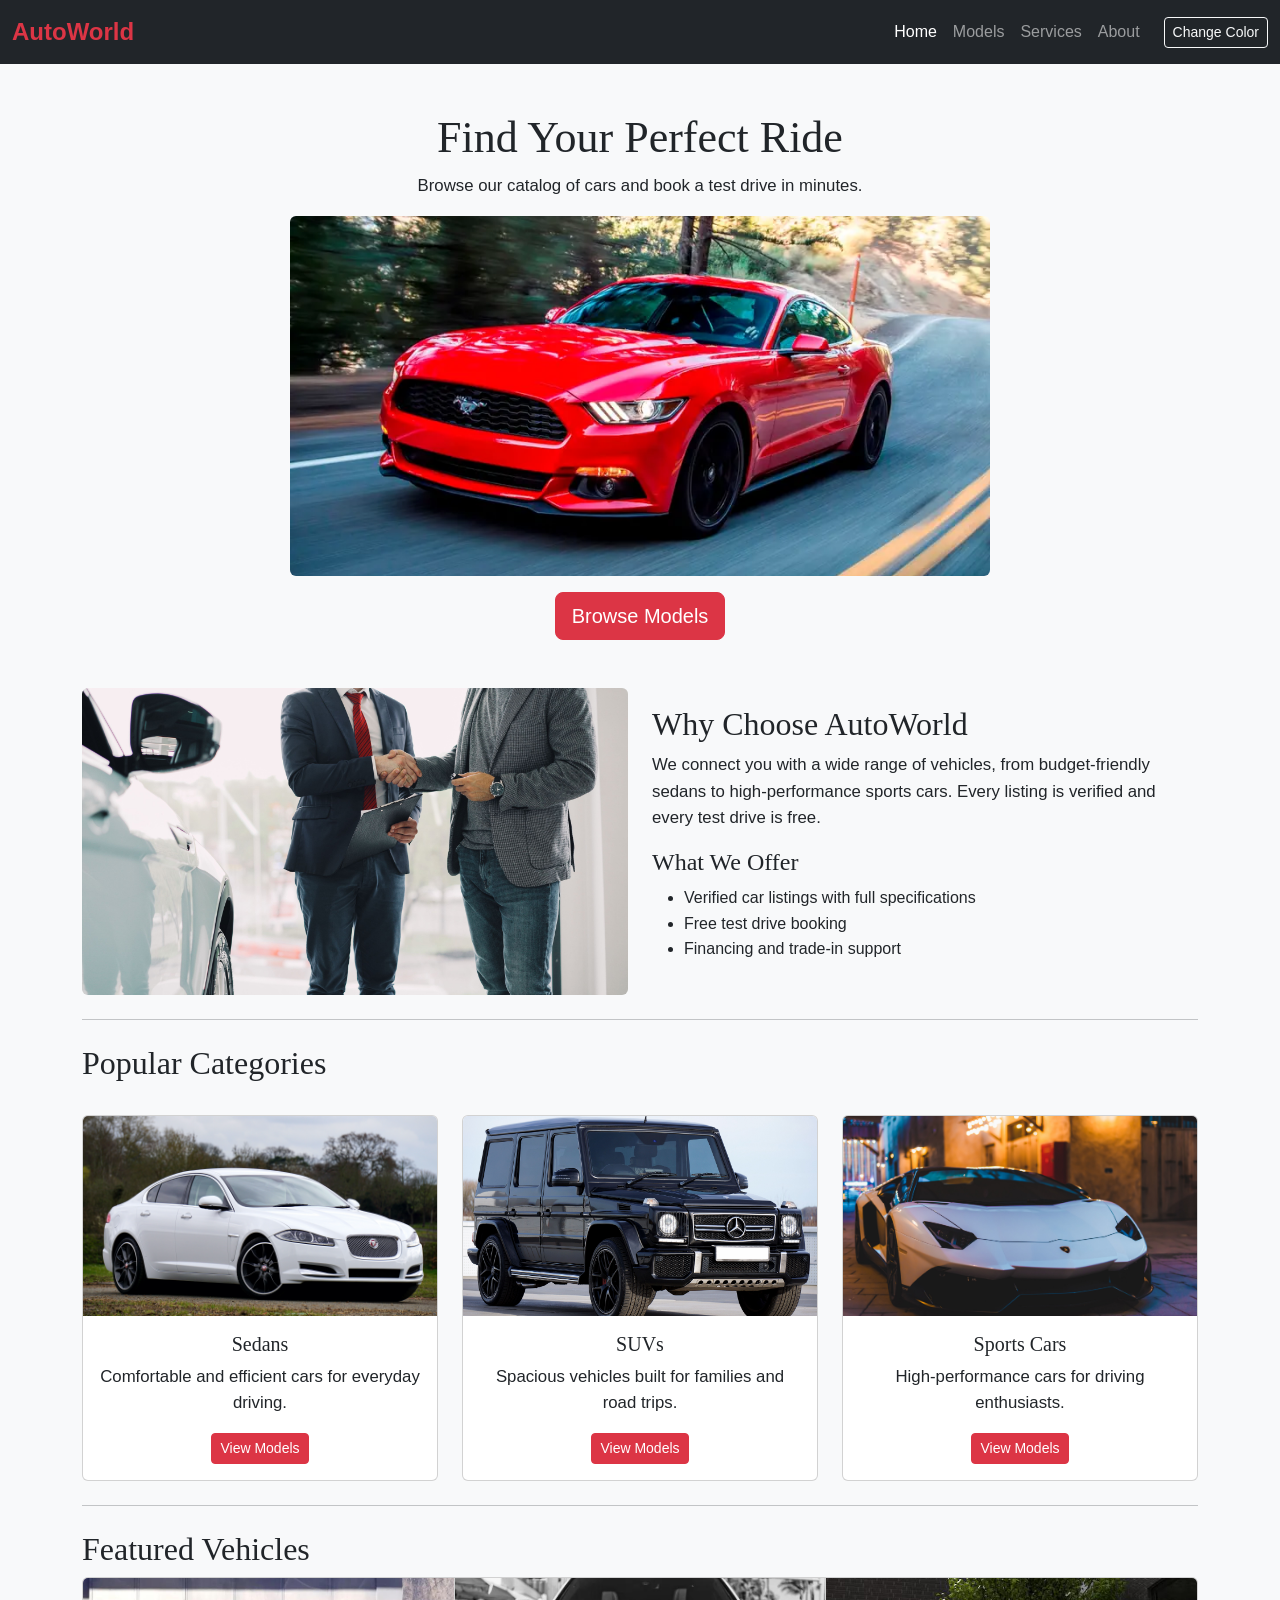
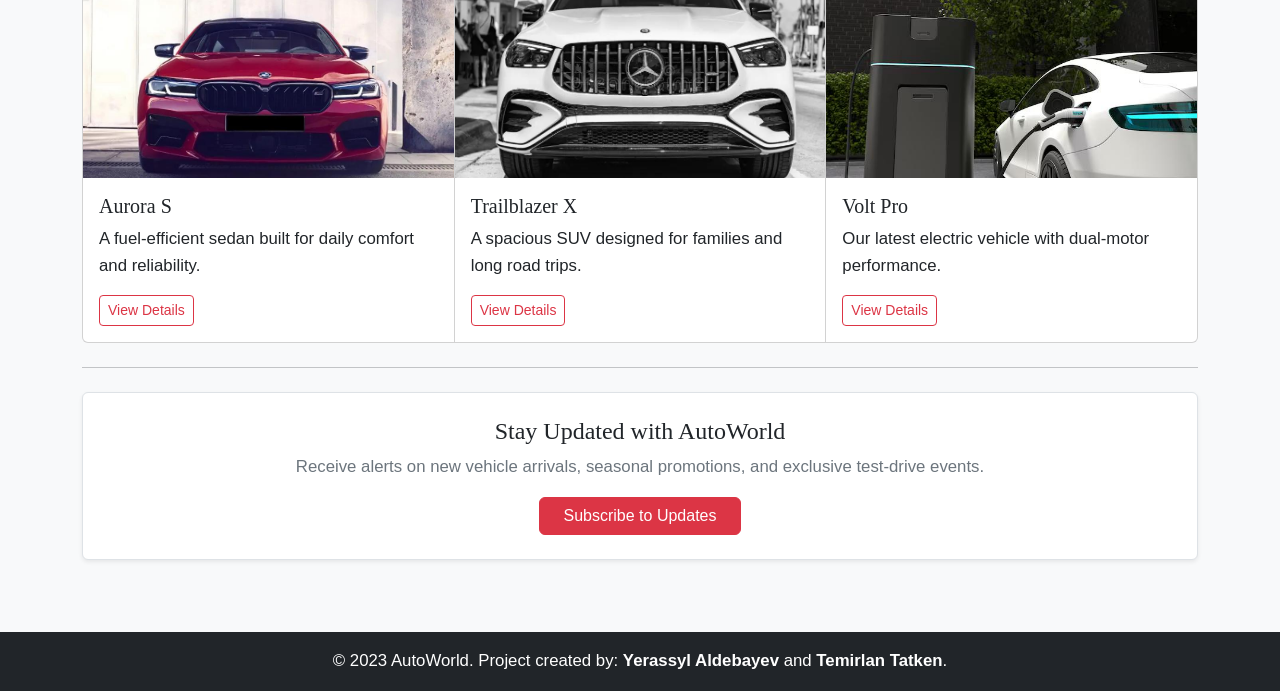
==== commit 6b3e80c1: "Implement Assignment 4 JavaScript features and UI refinements" ====
--- a/index.html
+++ b/index.html
@@ -7,7 +7,7 @@
     <link href="https://cdn.jsdelivr.net/npm/bootstrap@5.3.3/dist/css/bootstrap.min.css" rel="stylesheet">
     <link rel="stylesheet" href="css/style.css">
 </head>
-<body class="bg-light">
+<body>
     <header>
         <nav id="main-nav" class="navbar navbar-expand-lg navbar-dark bg-dark">
             <div class="container-fluid">
@@ -17,11 +17,14 @@
                     <span class="navbar-toggler-icon"></span>
                 </button>
                 <div class="collapse navbar-collapse" id="navMenu">
-                    <ul class="navbar-nav ms-auto">
+                    <ul class="navbar-nav ms-auto align-items-lg-center">
                         <li class="nav-item"><a class="nav-link active" aria-current="page" href="index.html">Home</a></li>
                         <li class="nav-item"><a class="nav-link" href="models.html">Models</a></li>
                         <li class="nav-item"><a class="nav-link" href="services.html">Services</a></li>
                         <li class="nav-item"><a class="nav-link" href="about.html">About</a></li>
+                        <li class="nav-item ms-lg-3 mt-2 mt-lg-0">
+                            <button type="button" id="color-btn" class="btn btn-outline-light btn-sm">Change Color</button>
+                        </li>
                     </ul>
                 </div>
             </div>
@@ -127,7 +130,34 @@
             </div>
             </div>
         </section>
+
+        <hr class="my-4">
+
+        <!-- Newsletter Banner triggering Task 3 Popup -->
+        <section class="newsletter-banner my-4 p-4 bg-white border rounded text-center shadow-sm">
+            <h2 class="h4">Stay Updated with AutoWorld</h2>
+            <p class="text-secondary mb-3">Receive alerts on new vehicle arrivals, seasonal promotions, and exclusive test-drive events.</p>
+            <button type="button" id="subscribe-btn" class="btn btn-danger px-4">Subscribe to Updates</button>
+        </section>
     </main>
+
+    <!-- Task 3: Popup Subscription Form -->
+    <div id="popup-overlay" class="popup-overlay">
+        <div class="popup-box">
+            <button type="button" id="popup-close" class="popup-close" aria-label="Close popup">&times;</button>
+            <h2 class="h4 mb-2">Subscribe to AutoWorld</h2>
+            <p class="text-secondary mb-3">Get notified about new car arrivals and special test-drive offers.</p>
+            <form id="subscribe-form" novalidate>
+                <div class="mb-3">
+                    <label for="sub-email" class="form-label">Email Address:</label>
+                    <input type="email" id="sub-email" class="form-control" placeholder="name@example.com">
+                    <div id="sub-error" class="text-danger small mt-1"></div>
+                    <div id="sub-success" class="text-success fw-semibold small mt-1"></div>
+                </div>
+                <button type="submit" class="btn btn-danger w-100">Subscribe Now</button>
+            </form>
+        </div>
+    </div>
 
     <footer class="bg-dark text-white text-center py-3 mt-4">
         <div class="container">
@@ -136,5 +166,7 @@
     </footer>
 
     <script src="https://cdn.jsdelivr.net/npm/bootstrap@5.3.3/dist/js/bootstrap.bundle.min.js"></script>
+    <script src="js/popup.js"></script>
+    <script src="js/background.js"></script>
 </body>
 </html>
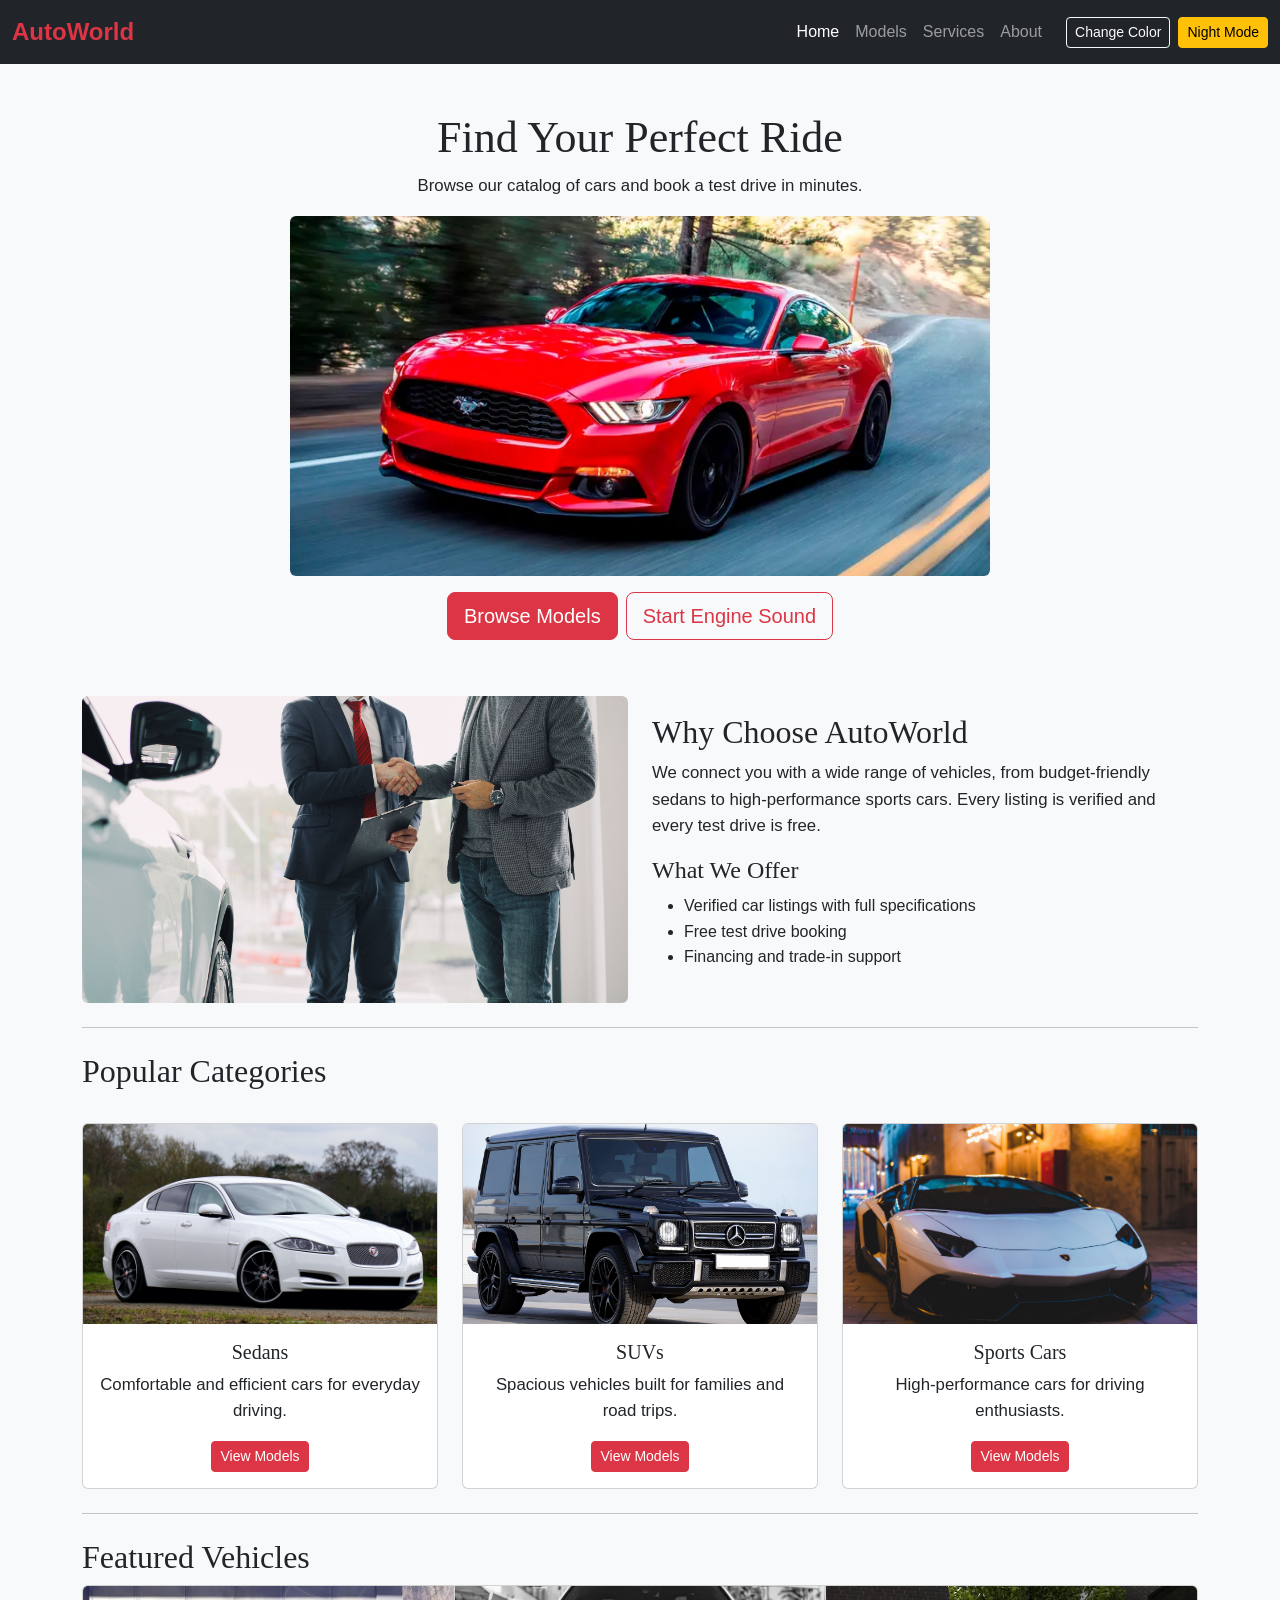
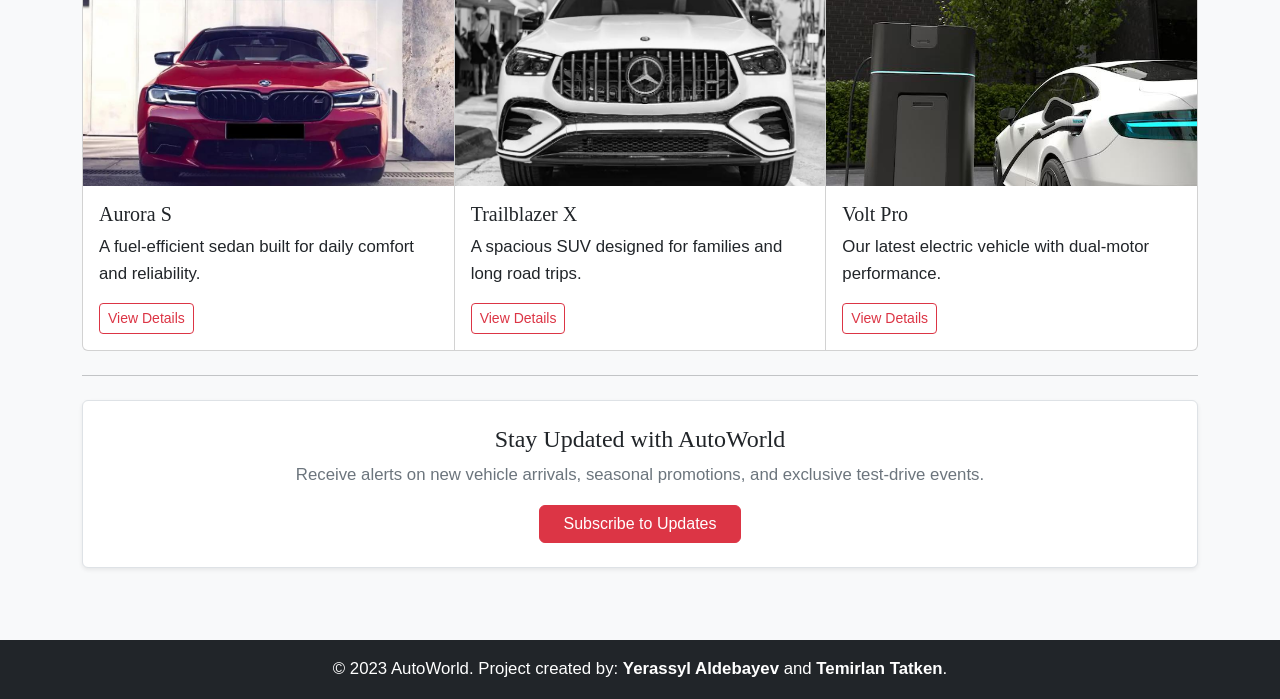
==== commit 9e39c9bb: "Complete Assignment 5: Advanced JS, DOM manipulation, sound effects, and multi-step wizard" ====
--- a/index.html
+++ b/index.html
@@ -25,6 +25,9 @@
                         <li class="nav-item ms-lg-3 mt-2 mt-lg-0">
                             <button type="button" id="color-btn" class="btn btn-outline-light btn-sm">Change Color</button>
                         </li>
+                        <li class="nav-item ms-lg-2 mt-2 mt-lg-0">
+                            <button type="button" id="theme-toggle-btn" class="btn btn-warning btn-sm">Night Mode</button>
+                        </li>
                     </ul>
                 </div>
             </div>
@@ -36,9 +39,11 @@
             <h1>Find Your Perfect Ride</h1>
             <p>Browse our catalog of cars and book a test drive in minutes.</p>
             <img src="images/hero-car.jpeg" alt="Red sports car parked on a city street" class="hero-img img-fluid rounded">
-            <div>
-                <a href="models.html" class="btn btn-danger btn-lg mt-3">Browse Models</a>
+            <div class="d-flex justify-content-center gap-2 flex-wrap mt-3">
+                <a href="models.html" class="btn btn-danger btn-lg">Browse Models</a>
+                <button type="button" id="rev-engine-btn" class="btn btn-outline-danger btn-lg">Start Engine Sound</button>
             </div>
+            <p id="engine-status" class="text-danger fw-semibold small mt-2 mb-0"></p>
         </section>
 
         <section class="intro my-4">
@@ -168,5 +173,7 @@
     <script src="https://cdn.jsdelivr.net/npm/bootstrap@5.3.3/dist/js/bootstrap.bundle.min.js"></script>
     <script src="js/popup.js"></script>
     <script src="js/background.js"></script>
+    <script src="js/theme.js"></script>
+    <script src="js/sound.js"></script>
 </body>
 </html>
--- a/css/style.css
+++ b/css/style.css
@@ -0,0 +1,298 @@
+/* ===================================================
+   AutoWorld - custom styles (Assignments 4 & 5)
+   =================================================== */
+
+/* ---------- Fonts & Body Background (Task 4) ---------- */
+body {
+    font-family: 'Trebuchet MS', Arial, sans-serif;
+    line-height: 1.6;
+    background-color: #f8f9fa;
+    color: #212529;
+    transition: background-color 0.5s ease, color 0.3s ease;
+}
+
+h1, h2, h3 {
+    font-family: Georgia, 'Times New Roman', serif;
+}
+
+/* ---------- Assignment 5: Night Mode Theme ---------- */
+body.night-mode {
+    background-color: #121212 !important;
+    color: #e0e0e0;
+}
+
+body.night-mode .card,
+body.night-mode .bg-white,
+body.night-mode .bg-light,
+body.night-mode .faq-item,
+body.night-mode .faq-question,
+body.night-mode .popup-box {
+    background-color: #1e1e1e !important;
+    color: #e0e0e0 !important;
+    border-color: #333333 !important;
+}
+
+body.night-mode .text-secondary,
+body.night-mode .text-dark,
+body.night-mode .faq-answer p {
+    color: #b0b0b0 !important;
+}
+
+/* Fix inputs and placeholder visibility in Night Mode */
+body.night-mode .form-control,
+body.night-mode .form-select {
+    background-color: #2a2a2a !important;
+    color: #ffffff !important;
+    border-color: #444444 !important;
+}
+
+body.night-mode .form-control::placeholder {
+    color: #aaaaaa !important;
+    opacity: 1;
+}
+
+/* Fix Models Comparison Table in Night Mode */
+body.night-mode .table {
+    --bs-table-bg: #1e1e1e;
+    --bs-table-color: #e0e0e0;
+    --bs-table-striped-bg: #262626;
+    --bs-table-striped-color: #ffffff;
+    --bs-table-border-color: #383838;
+    color: #e0e0e0 !important;
+    border-color: #383838 !important;
+}
+
+body.night-mode .table tbody tr td {
+    background-color: #1e1e1e;
+    color: #e0e0e0;
+    border-color: #383838;
+}
+
+body.night-mode .table-striped > tbody > tr:nth-of-type(odd) > * {
+    background-color: #262626 !important;
+    color: #ffffff !important;
+}
+
+/* ---------- Responsive typography (media queries) ---------- */
+h1 { font-size: 1.8rem; }
+h2 { font-size: 1.4rem; }
+h3 { font-size: 1.15rem; }
+p  { font-size: 0.95rem; }
+
+@media (min-width: 601px) and (max-width: 992px) {
+    h1 { font-size: 2.2rem; }
+    h2 { font-size: 1.7rem; }
+    h3 { font-size: 1.3rem; }
+    p  { font-size: 1rem; }
+}
+
+@media (min-width: 993px) {
+    h1 { font-size: 2.75rem; }
+    h2 { font-size: 2rem; }
+    h3 { font-size: 1.5rem; }
+    p  { font-size: 1.05rem; }
+}
+
+/* ---------- Home: hero image & engine animation ---------- */
+.hero-img {
+    width: 75%;
+    max-width: 700px;
+    height: 360px;
+    object-fit: cover;
+    transition: transform 0.3s ease, box-shadow 0.3s ease;
+}
+
+.hero-img.engine-rev-active {
+    transform: scale(1.03);
+    box-shadow: 0 0 25px rgba(220, 53, 69, 0.7);
+}
+
+@media (max-width: 576px) {
+    .hero-img {
+        width: 100%;
+        height: 220px;
+    }
+}
+
+/* ---------- Cards & Event-Triggered Animations ---------- */
+.card-img-top {
+    height: 200px;
+    object-fit: cover;
+}
+
+.catalog-card {
+    transition: transform 0.3s ease, box-shadow 0.3s ease;
+}
+
+/* ---------- Models: lineup image and Interactive Thumbnail Gallery ---------- */
+.lineup-img {
+    width: 100%;
+    height: 320px;
+    object-fit: cover;
+}
+
+@media (max-width: 576px) {
+    .lineup-img {
+        height: 200px;
+    }
+}
+
+.main-gallery-img {
+    width: 100%;
+    height: 420px;
+    object-fit: cover;
+    transition: opacity 0.25s ease, transform 0.25s ease;
+}
+
+@media (max-width: 768px) {
+    .main-gallery-img {
+        height: 250px;
+    }
+}
+
+.thumb-img {
+    width: 100%;
+    height: 75px;
+    object-fit: cover;
+    cursor: pointer;
+    opacity: 0.6;
+    border: 2px solid transparent;
+    transition: opacity 0.2s ease, transform 0.2s ease, border-color 0.2s ease;
+}
+
+.thumb-img:hover {
+    opacity: 0.9;
+    transform: translateY(-2px);
+}
+
+.thumb-img.active-thumb {
+    opacity: 1;
+    border-color: #dc3545;
+    transform: scale(1.04);
+}
+
+/* ---------- Star Rating Widget ---------- */
+.rating-star {
+    font-size: 1.4rem;
+    color: #ced4da;
+    cursor: pointer;
+    transition: color 0.15s ease, transform 0.15s ease;
+    display: inline-block;
+    user-select: none;
+}
+
+.rating-star:hover {
+    transform: scale(1.2);
+}
+
+.rating-star.selected {
+    color: #ffc107;
+}
+
+/* ---------- About: team photo ---------- */
+.team-photo {
+    width: 150px;
+    height: 150px;
+    object-fit: cover;
+}
+
+/* ---------- Task 2: FAQ Accordion (Models page) ---------- */
+.faq-item {
+    background-color: #ffffff;
+    border: 1px solid #dee2e6;
+    border-radius: 0.375rem;
+    margin-bottom: 0.75rem;
+    overflow: hidden;
+}
+
+.faq-question {
+    width: 100%;
+    background-color: #ffffff;
+    border: none;
+    padding: 1rem 1.25rem;
+    text-align: left;
+    font-weight: 600;
+    font-size: 1.05rem;
+    display: flex;
+    justify-content: space-between;
+    align-items: center;
+    cursor: pointer;
+    transition: background-color 0.2s ease;
+}
+
+.faq-question:hover {
+    background-color: #f1f3f5;
+}
+
+.faq-question[aria-expanded="true"] {
+    background-color: #fff5f5;
+    color: #dc3545;
+}
+
+.faq-icon {
+    font-size: 1.3rem;
+    font-weight: bold;
+    color: #dc3545;
+    margin-left: 1rem;
+    line-height: 1;
+}
+
+.faq-answer {
+    max-height: 0;
+    overflow: hidden;
+    transition: max-height 0.3s ease;
+    padding: 0 1.25rem;
+}
+
+.faq-answer p {
+    padding-top: 0.25rem;
+    padding-bottom: 1rem;
+    margin-bottom: 0;
+    color: #495057;
+}
+
+/* ---------- Task 3: Popup Subscription Form (Home page) ---------- */
+.popup-overlay {
+    display: none;
+    position: fixed;
+    top: 0;
+    left: 0;
+    width: 100%;
+    height: 100%;
+    background-color: rgba(0, 0, 0, 0.6);
+    z-index: 1050;
+    justify-content: center;
+    align-items: center;
+    padding: 1rem;
+}
+
+.popup-box {
+    background-color: #ffffff;
+    width: 100%;
+    max-width: 450px;
+    border-radius: 0.5rem;
+    padding: 2rem 1.5rem 1.5rem;
+    position: relative;
+    box-shadow: 0 10px 25px rgba(0, 0, 0, 0.25);
+}
+
+.popup-close {
+    position: absolute;
+    top: 0.75rem;
+    right: 1rem;
+    background: none;
+    border: none;
+    font-size: 1.75rem;
+    line-height: 1;
+    color: #6c757d;
+    cursor: pointer;
+}
+
+.popup-close:hover {
+    color: #dc3545;
+}
+
+/* ---------- Multi-step Wizard (Services page) ---------- */
+.wizard-step {
+    transition: opacity 0.3s ease;
+}
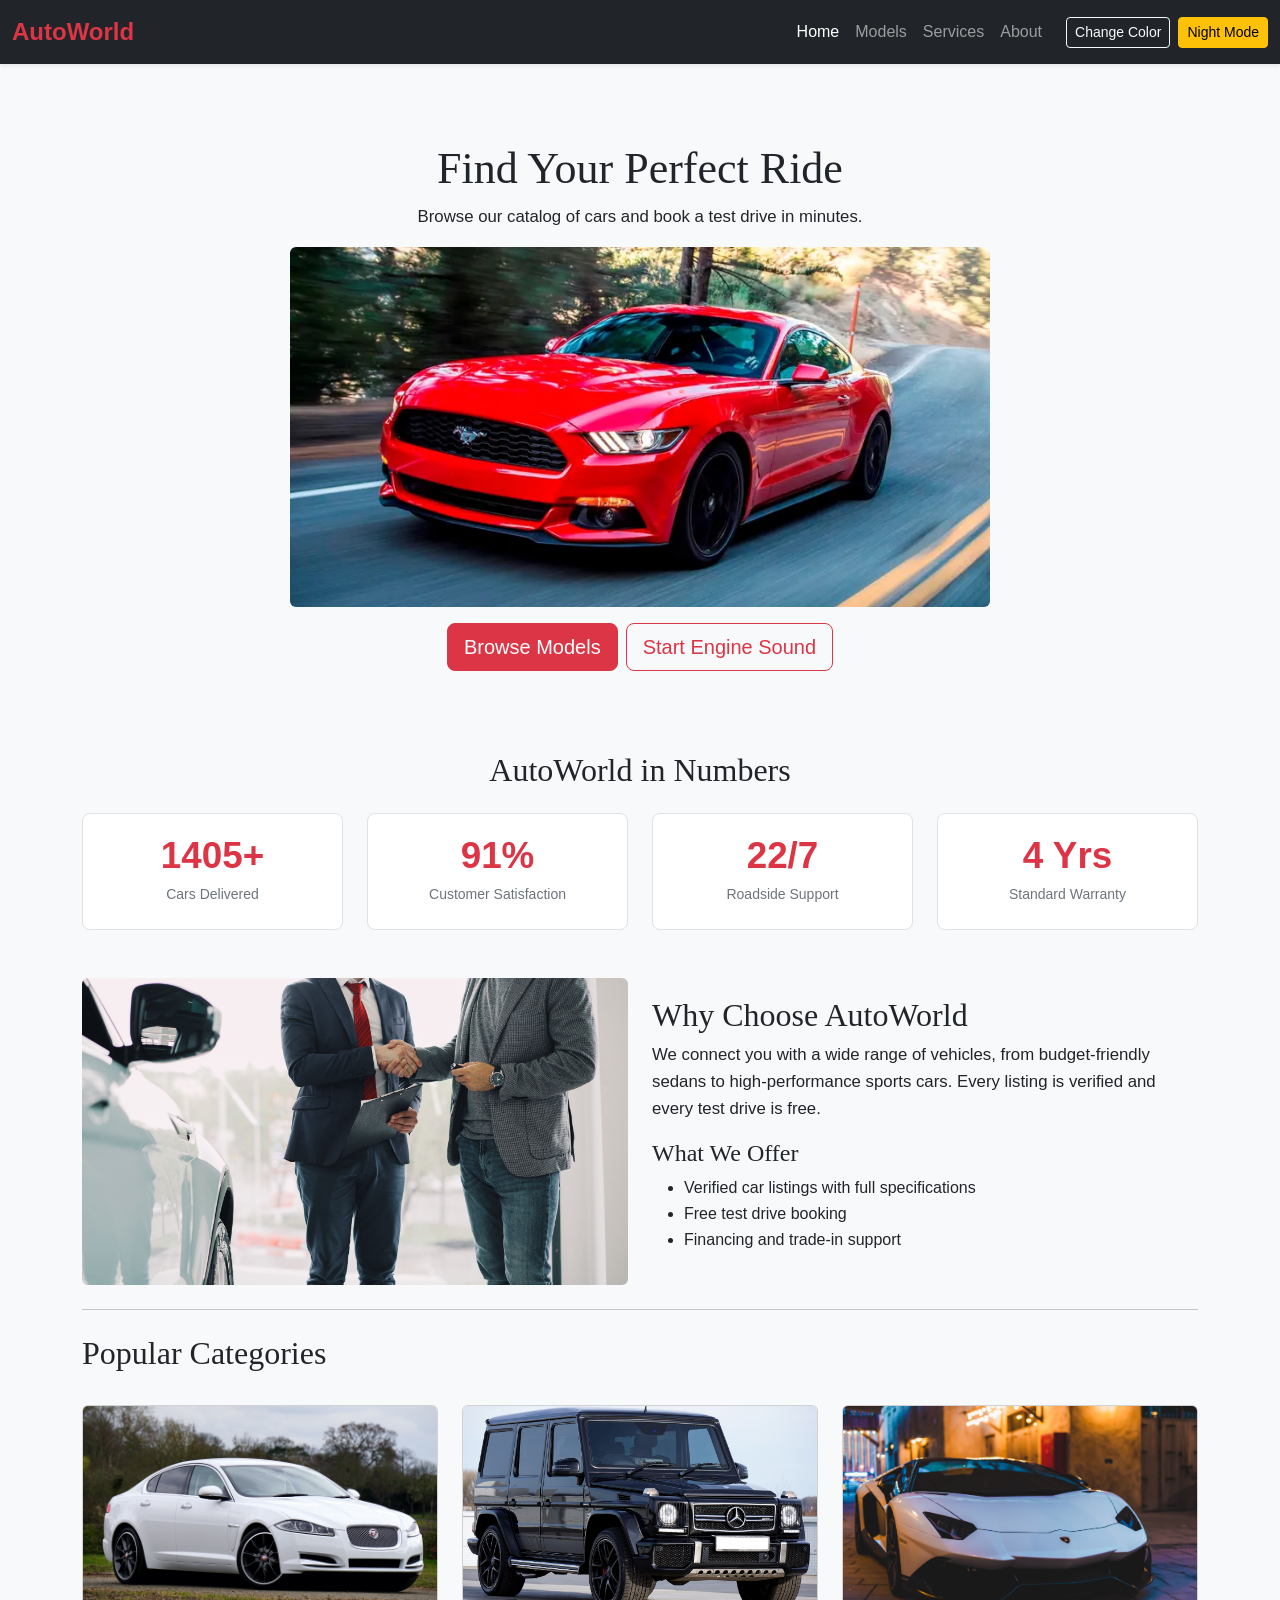
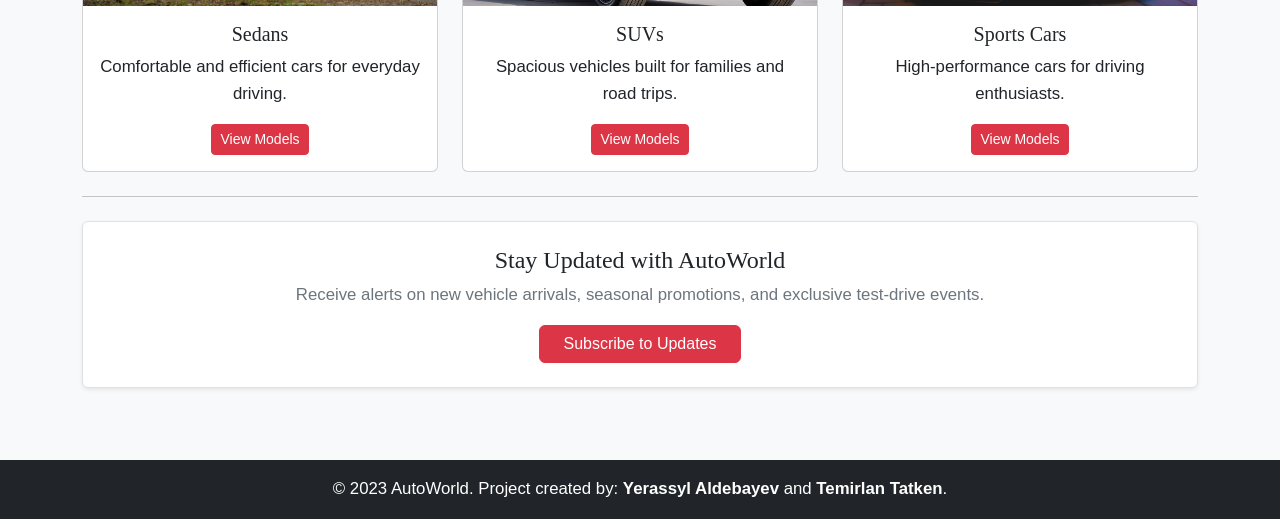
==== commit 9e430c77: "Complete Assignment 6: jQuery search, UX animations, and lazy loading" ====
--- a/index.html
+++ b/index.html
@@ -4,11 +4,14 @@
     <meta charset="UTF-8">
     <meta name="viewport" content="width=device-width, initial-scale=1.0">
     <title>Home - AutoWorld Cars</title>
+    <!-- Assignment 6 Task 0: jQuery loaded first -->
+    <script src="https://code.jquery.com/jquery-3.7.1.min.js"></script>
     <link href="https://cdn.jsdelivr.net/npm/bootstrap@5.3.3/dist/css/bootstrap.min.css" rel="stylesheet">
     <link rel="stylesheet" href="css/style.css">
 </head>
 <body>
-    <header>
+    <!-- Fixed Header holding both Navbar and Progress Bar -->
+    <header class="fixed-top shadow-sm">
         <nav id="main-nav" class="navbar navbar-expand-lg navbar-dark bg-dark">
             <div class="container-fluid">
                 <a class="navbar-brand text-danger fw-bold fs-4" href="index.html">AutoWorld</a>
@@ -32,6 +35,8 @@
                 </div>
             </div>
         </nav>
+        <!-- Task 4: Colorful Scroll Progress Bar -->
+        <div id="scroll-progress-bar"></div>
     </header>
 
     <main class="container py-4">
@@ -44,6 +49,37 @@
                 <button type="button" id="rev-engine-btn" class="btn btn-outline-danger btn-lg">Start Engine Sound</button>
             </div>
             <p id="engine-status" class="text-danger fw-semibold small mt-2 mb-0"></p>
+        </section>
+
+        <!-- Assignment 6 Task 5: Animated Number Counters -->
+        <section id="stats-section" class="my-5">
+            <h2 class="text-center mb-4">AutoWorld in Numbers</h2>
+            <div class="row g-4 text-center">
+                <div class="col-6 col-md-3">
+                    <div class="stats-counter-card">
+                        <div class="stat-number"><span class="counter-value" data-target="1500">0</span>+</div>
+                        <p class="text-secondary small mb-0 mt-2">Cars Delivered</p>
+                    </div>
+                </div>
+                <div class="col-6 col-md-3">
+                    <div class="stats-counter-card">
+                        <div class="stat-number"><span class="counter-value" data-target="98">0</span>%</div>
+                        <p class="text-secondary small mb-0 mt-2">Customer Satisfaction</p>
+                    </div>
+                </div>
+                <div class="col-6 col-md-3">
+                    <div class="stats-counter-card">
+                        <div class="stat-number"><span class="counter-value" data-target="24">0</span>/7</div>
+                        <p class="text-secondary small mb-0 mt-2">Roadside Support</p>
+                    </div>
+                </div>
+                <div class="col-6 col-md-3">
+                    <div class="stats-counter-card">
+                        <div class="stat-number"><span class="counter-value" data-target="5">0</span> Yrs</div>
+                        <p class="text-secondary small mb-0 mt-2">Standard Warranty</p>
+                    </div>
+                </div>
+            </div>
         </section>
 
         <section class="intro my-4">
@@ -71,74 +107,41 @@
         <section class="highlights my-4">
             <h2>Popular Categories</h2>
             <div class="row row-cols-1 row-cols-md-3 g-4 mt-1">
-            <div class="col">
-                <div class="card h-100 text-center">
-                    <img src="images/category-sedan.jpg" class="card-img-top" alt="Sedan car model">
-                    <div class="card-body">
-                        <h3 class="card-title h5">Sedans</h3>
-                        <p class="card-text">Comfortable and efficient cars for everyday driving.</p>
-                        <a href="models.html" class="btn btn-danger btn-sm">View Models</a>
+                <div class="col">
+                    <div class="card h-100 text-center">
+                        <img src="images/category-sedan.jpg" class="card-img-top" alt="Sedan car model">
+                        <div class="card-body">
+                            <h3 class="card-title h5">Sedans</h3>
+                            <p class="card-text">Comfortable and efficient cars for everyday driving.</p>
+                            <a href="models.html" class="btn btn-danger btn-sm">View Models</a>
+                        </div>
                     </div>
                 </div>
-            </div>
-            <div class="col">
-                <div class="card h-100 text-center">
-                    <img src="images/category-suv.jpg" class="card-img-top" alt="SUV car model">
-                    <div class="card-body">
-                        <h3 class="card-title h5">SUVs</h3>
-                        <p class="card-text">Spacious vehicles built for families and road trips.</p>
-                        <a href="models.html" class="btn btn-danger btn-sm">View Models</a>
+                <div class="col">
+                    <div class="card h-100 text-center">
+                        <img src="images/category-suv.jpg" class="card-img-top" alt="SUV car model">
+                        <div class="card-body">
+                            <h3 class="card-title h5">SUVs</h3>
+                            <p class="card-text">Spacious vehicles built for families and road trips.</p>
+                            <a href="models.html" class="btn btn-danger btn-sm">View Models</a>
+                        </div>
                     </div>
                 </div>
-            </div>
-            <div class="col">
-                <div class="card h-100 text-center">
-                    <img src="images/category-sport.jpg" class="card-img-top" alt="Sports car model">
-                    <div class="card-body">
-                        <h3 class="card-title h5">Sports Cars</h3>
-                        <p class="card-text">High-performance cars for driving enthusiasts.</p>
-                        <a href="models.html" class="btn btn-danger btn-sm">View Models</a>
+                <div class="col">
+                    <div class="card h-100 text-center">
+                        <img src="images/category-sport.jpg" class="card-img-top" alt="Sports car model">
+                        <div class="card-body">
+                            <h3 class="card-title h5">Sports Cars</h3>
+                            <p class="card-text">High-performance cars for driving enthusiasts.</p>
+                            <a href="models.html" class="btn btn-danger btn-sm">View Models</a>
+                        </div>
                     </div>
                 </div>
-            </div>
             </div>
         </section>
 
         <hr class="my-4">
 
-        <section class="featured-vehicles my-4">
-            <h2>Featured Vehicles</h2>
-            <div class="card-group">
-            <div class="card">
-                <img src="images/gallery-1.jpeg" class="card-img-top" alt="Aurora S sedan front view">
-                <div class="card-body">
-                    <h3 class="card-title h5">Aurora S</h3>
-                    <p class="card-text">A fuel-efficient sedan built for daily comfort and reliability.</p>
-                    <a href="models.html" class="btn btn-outline-danger btn-sm">View Details</a>
-                </div>
-            </div>
-            <div class="card">
-                <img src="images/gallery-3.jpeg" class="card-img-top" alt="Trailblazer X SUV front view">
-                <div class="card-body">
-                    <h3 class="card-title h5">Trailblazer X</h3>
-                    <p class="card-text">A spacious SUV designed for families and long road trips.</p>
-                    <a href="models.html" class="btn btn-outline-danger btn-sm">View Details</a>
-                </div>
-            </div>
-            <div class="card">
-                <img src="images/gallery-5.jpeg" class="card-img-top" alt="Volt Pro electric car charging">
-                <div class="card-body">
-                    <h3 class="card-title h5">Volt Pro</h3>
-                    <p class="card-text">Our latest electric vehicle with dual-motor performance.</p>
-                    <a href="models.html" class="btn btn-outline-danger btn-sm">View Details</a>
-                </div>
-            </div>
-            </div>
-        </section>
-
-        <hr class="my-4">
-
-        <!-- Newsletter Banner triggering Task 3 Popup -->
         <section class="newsletter-banner my-4 p-4 bg-white border rounded text-center shadow-sm">
             <h2 class="h4">Stay Updated with AutoWorld</h2>
             <p class="text-secondary mb-3">Receive alerts on new vehicle arrivals, seasonal promotions, and exclusive test-drive events.</p>
@@ -146,7 +149,7 @@
         </section>
     </main>
 
-    <!-- Task 3: Popup Subscription Form -->
+    <!-- Popup Subscription Form -->
     <div id="popup-overlay" class="popup-overlay">
         <div class="popup-box">
             <button type="button" id="popup-close" class="popup-close" aria-label="Close popup">&times;</button>
@@ -164,6 +167,17 @@
         </div>
     </div>
 
+    <!-- Assignment 6 Task 7: Toast Notification -->
+    <div id="app-toast" class="card shadow">
+        <div class="card-header bg-dark text-white d-flex justify-content-between align-items-center py-2">
+            <strong id="toast-title">Notification</strong>
+            <button type="button" id="toast-close-btn" class="btn-close btn-close-white btn-sm" aria-label="Close"></button>
+        </div>
+        <div class="card-body py-2">
+            <p id="toast-body" class="mb-0 small"></p>
+        </div>
+    </div>
+
     <footer class="bg-dark text-white text-center py-3 mt-4">
         <div class="container">
             <p class="mb-0">&copy; 2023 AutoWorld. Project created by: <strong>Yerassyl Aldebayev</strong> and <strong>Temirlan Tatken</strong>.</p>
@@ -175,5 +189,9 @@
     <script src="js/background.js"></script>
     <script src="js/theme.js"></script>
     <script src="js/sound.js"></script>
+    
+    <!-- Assignment 6 Scripts -->
+    <script src="js/jquery-ux.js"></script>
+    <script src="js/jquery-services.js"></script>
 </body>
 </html>
--- a/css/style.css
+++ b/css/style.css
@@ -1,13 +1,14 @@
 /* ===================================================
-   AutoWorld - custom styles (Assignments 4 & 5)
+   AutoWorld - Custom Styles (Assignments 4, 5 & 6)
    =================================================== */
 
-/* ---------- Fonts & Body Background (Task 4) ---------- */
+/* ---------- Fonts & Body Background ---------- */
 body {
     font-family: 'Trebuchet MS', Arial, sans-serif;
     line-height: 1.6;
     background-color: #f8f9fa;
     color: #212529;
+    padding-top: 95px; /* Increased offset so fixed header doesn't cover content */
     transition: background-color 0.5s ease, color 0.3s ease;
 }
 
@@ -15,10 +16,125 @@
     font-family: Georgia, 'Times New Roman', serif;
 }
 
-/* ---------- Assignment 5: Night Mode Theme ---------- */
+/* ---------- Fixed Header & Scroll Progress Bar ---------- */
+header {
+    position: fixed;
+    top: 0;
+    left: 0;
+    width: 100%;
+    z-index: 1040;
+    background-color: #212529;
+}
+
+#scroll-progress-bar {
+    position: absolute;
+    bottom: 0;
+    left: 0;
+    height: 4px;
+    width: 0%;
+    background: linear-gradient(90deg, #dc3545, #ff758c, #ffc107);
+    z-index: 1050;
+    box-shadow: 0 0 8px rgba(220, 53, 69, 0.7);
+}
+
+/* ---------- Assignment 6 Task 2: Autocomplete Dropdown ---------- */
+.search-wrapper {
+    position: relative;
+}
+
+#autocomplete-list {
+    position: absolute;
+    top: 100%;
+    left: 0;
+    right: 0;
+    background: #ffffff;
+    border: 1px solid #ced4da;
+    border-top: none;
+    border-radius: 0 0 0.375rem 0.375rem;
+    z-index: 1000;
+    max-height: 220px;
+    overflow-y: auto;
+    box-shadow: 0 4px 12px rgba(0, 0, 0, 0.1);
+    display: none;
+}
+
+.autocomplete-item {
+    padding: 0.65rem 1rem;
+    cursor: pointer;
+    border-bottom: 1px solid #f1f1f1;
+    transition: background 0.15s ease;
+}
+
+.autocomplete-item:hover,
+.autocomplete-item.active {
+    background-color: #fff5f5;
+    color: #dc3545;
+    font-weight: 600;
+}
+
+/* ---------- Assignment 6 Task 3: Search Highlighting ---------- */
+mark.search-highlight {
+    background-color: #ffe066;
+    color: #000000;
+    padding: 0.1em 0.25em;
+    border-radius: 0.2em;
+    font-weight: 600;
+}
+
+/* ---------- Assignment 6 Task 5: Stats Counter Box ---------- */
+.stats-counter-card {
+    background: #ffffff;
+    border: 1px solid #dee2e6;
+    border-radius: 0.5rem;
+    padding: 1.5rem 1rem;
+    transition: transform 0.25s ease, box-shadow 0.25s ease;
+}
+
+.stats-counter-card:hover {
+    transform: translateY(-4px);
+    box-shadow: 0 8px 18px rgba(0, 0, 0, 0.08);
+}
+
+.stat-number {
+    font-size: 2.3rem;
+    font-weight: bold;
+    color: #dc3545;
+    line-height: 1;
+}
+
+/* ---------- Assignment 6 Task 7: Toast Notification ---------- */
+#app-toast {
+    position: fixed;
+    bottom: 24px;
+    right: 24px;
+    z-index: 1060;
+    min-width: 290px;
+    max-width: 380px;
+    display: none;
+    box-shadow: 0 8px 24px rgba(0, 0, 0, 0.2);
+    border-left: 5px solid #dc3545;
+}
+
+/* ---------- Assignment 6 Task 9: Lazy Loading Images ---------- */
+.lazy-img {
+    opacity: 0;
+    transition: opacity 0.6s ease-in-out;
+    background-color: #e9ecef;
+}
+
+.lazy-img.loaded {
+    opacity: 1;
+}
+
+/* ---------- Assignment 5: Night Mode Theme Overrides ---------- */
 body.night-mode {
     background-color: #121212 !important;
     color: #e0e0e0;
+}
+
+body.night-mode header,
+body.night-mode .navbar {
+    background-color: #0a0a0a !important;
 }
 
 body.night-mode .card,
@@ -26,7 +142,9 @@
 body.night-mode .bg-light,
 body.night-mode .faq-item,
 body.night-mode .faq-question,
-body.night-mode .popup-box {
+body.night-mode .popup-box,
+body.night-mode .stats-counter-card,
+body.night-mode #autocomplete-list {
     background-color: #1e1e1e !important;
     color: #e0e0e0 !important;
     border-color: #333333 !important;
@@ -38,7 +156,6 @@
     color: #b0b0b0 !important;
 }
 
-/* Fix inputs and placeholder visibility in Night Mode */
 body.night-mode .form-control,
 body.night-mode .form-select {
     background-color: #2a2a2a !important;
@@ -51,7 +168,6 @@
     opacity: 1;
 }
 
-/* Fix Models Comparison Table in Night Mode */
 body.night-mode .table {
     --bs-table-bg: #1e1e1e;
     --bs-table-color: #e0e0e0;
@@ -73,7 +189,7 @@
     color: #ffffff !important;
 }
 
-/* ---------- Responsive typography (media queries) ---------- */
+/* ---------- Typography & Responsive ---------- */
 h1 { font-size: 1.8rem; }
 h2 { font-size: 1.4rem; }
 h3 { font-size: 1.15rem; }
@@ -93,7 +209,7 @@
     p  { font-size: 1.05rem; }
 }
 
-/* ---------- Home: hero image & engine animation ---------- */
+/* ---------- Components ---------- */
 .hero-img {
     width: 75%;
     max-width: 700px;
@@ -114,7 +230,6 @@
     }
 }
 
-/* ---------- Cards & Event-Triggered Animations ---------- */
 .card-img-top {
     height: 200px;
     object-fit: cover;
@@ -124,30 +239,17 @@
     transition: transform 0.3s ease, box-shadow 0.3s ease;
 }
 
-/* ---------- Models: lineup image and Interactive Thumbnail Gallery ---------- */
 .lineup-img {
     width: 100%;
     height: 320px;
     object-fit: cover;
 }
 
-@media (max-width: 576px) {
-    .lineup-img {
-        height: 200px;
-    }
-}
-
 .main-gallery-img {
     width: 100%;
     height: 420px;
     object-fit: cover;
-    transition: opacity 0.25s ease, transform 0.25s ease;
-}
-
-@media (max-width: 768px) {
-    .main-gallery-img {
-        height: 250px;
-    }
+    transition: opacity 0.25s ease;
 }
 
 .thumb-img {
@@ -171,7 +273,6 @@
     transform: scale(1.04);
 }
 
-/* ---------- Star Rating Widget ---------- */
 .rating-star {
     font-size: 1.4rem;
     color: #ced4da;
@@ -189,14 +290,13 @@
     color: #ffc107;
 }
 
-/* ---------- About: team photo ---------- */
 .team-photo {
     width: 150px;
     height: 150px;
     object-fit: cover;
 }
 
-/* ---------- Task 2: FAQ Accordion (Models page) ---------- */
+/* ---------- FAQ Accordion ---------- */
 .faq-item {
     background-color: #ffffff;
     border: 1px solid #dee2e6;
@@ -251,7 +351,7 @@
     color: #495057;
 }
 
-/* ---------- Task 3: Popup Subscription Form (Home page) ---------- */
+/* ---------- Popup Subscription Form ---------- */
 .popup-overlay {
     display: none;
     position: fixed;
@@ -292,7 +392,6 @@
     color: #dc3545;
 }
 
-/* ---------- Multi-step Wizard (Services page) ---------- */
 .wizard-step {
     transition: opacity 0.3s ease;
 }
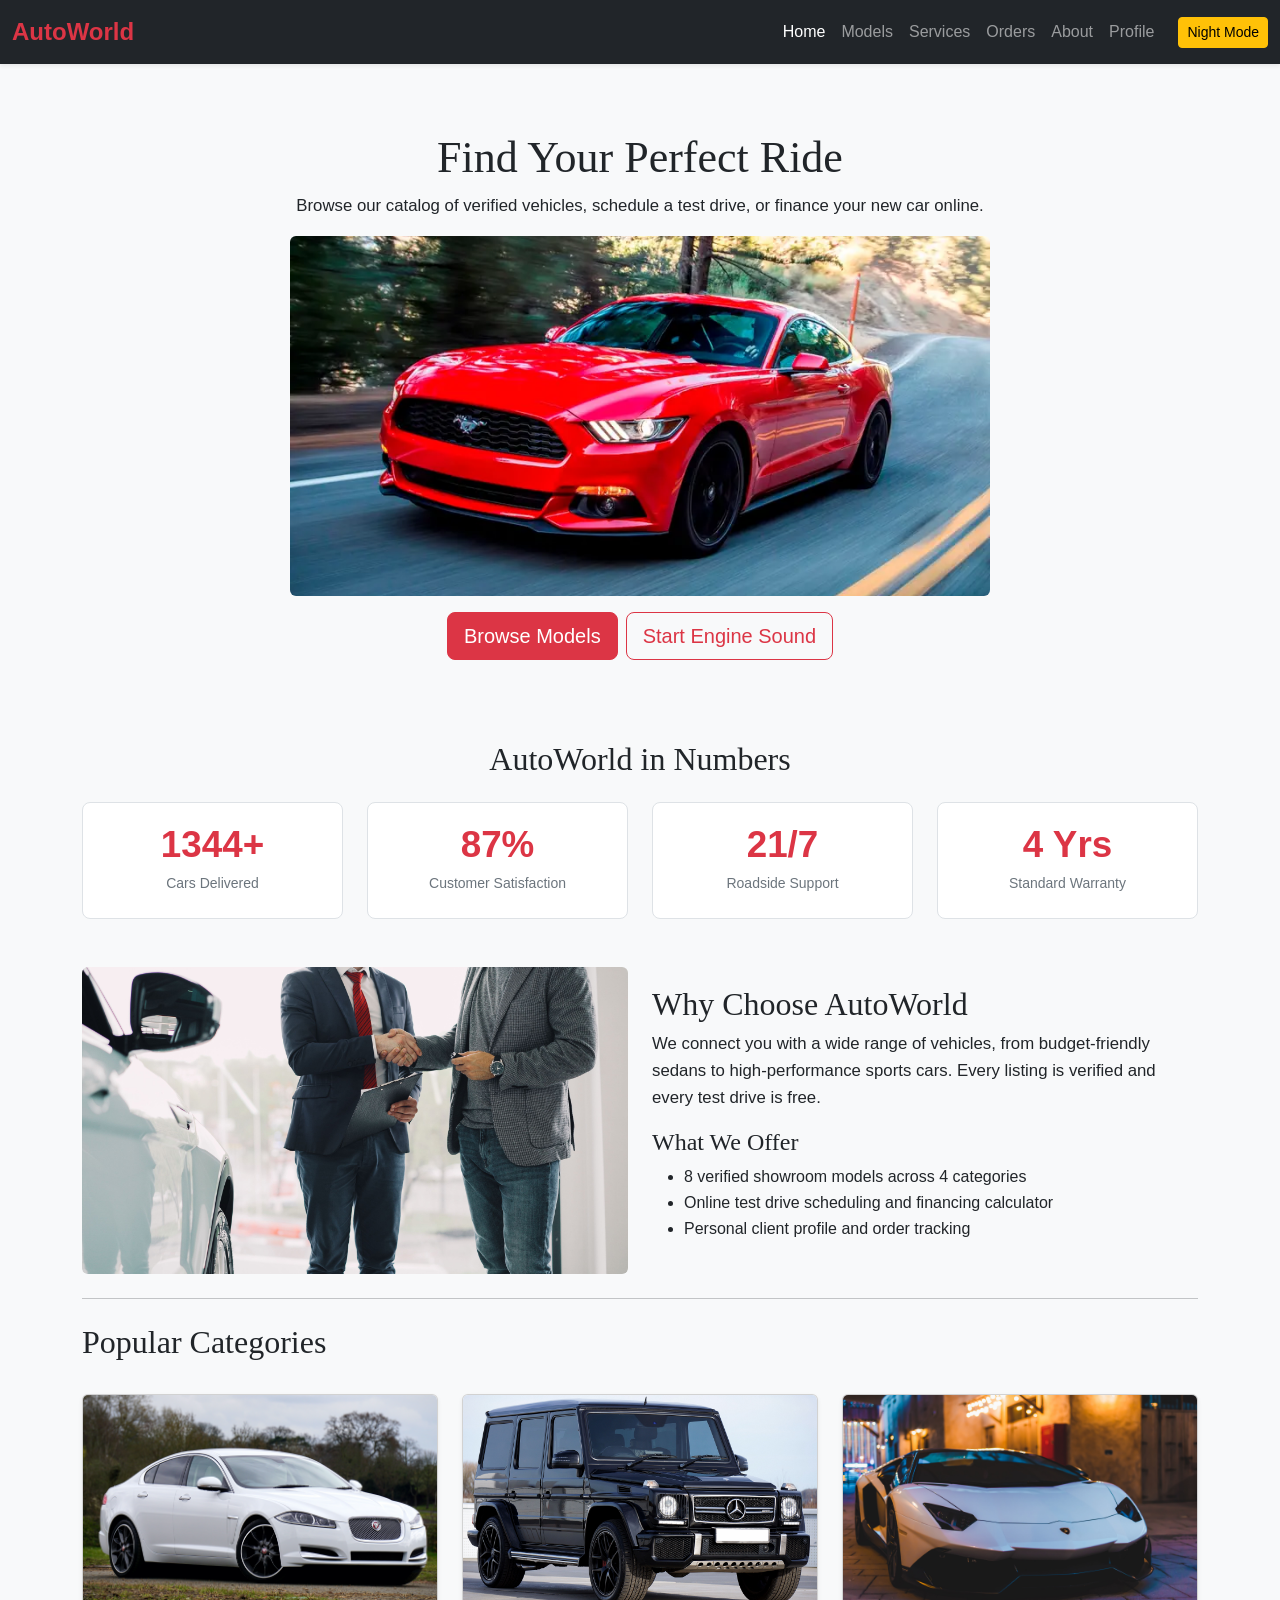
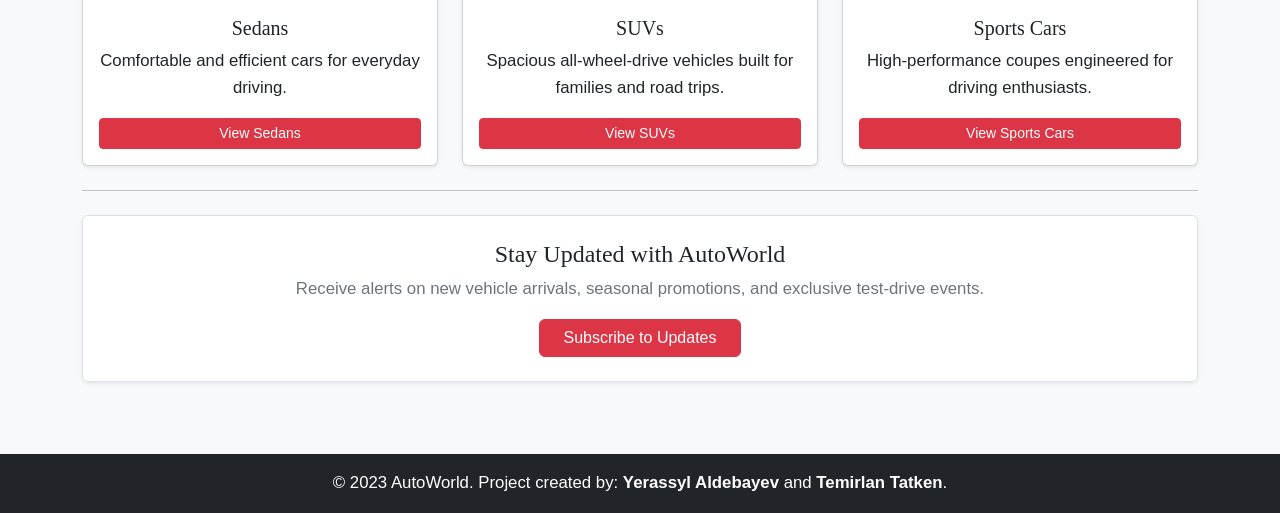
==== commit 576830e2: "Finalize AutoWorld 6-page website, auth, orders, validation, and APIs" ====
--- a/index.html
+++ b/index.html
@@ -4,13 +4,11 @@
     <meta charset="UTF-8">
     <meta name="viewport" content="width=device-width, initial-scale=1.0">
     <title>Home - AutoWorld Cars</title>
-    <!-- Assignment 6 Task 0: jQuery loaded first -->
     <script src="https://code.jquery.com/jquery-3.7.1.min.js"></script>
     <link href="https://cdn.jsdelivr.net/npm/bootstrap@5.3.3/dist/css/bootstrap.min.css" rel="stylesheet">
     <link rel="stylesheet" href="css/style.css">
 </head>
 <body>
-    <!-- Fixed Header holding both Navbar and Progress Bar -->
     <header class="fixed-top shadow-sm">
         <nav id="main-nav" class="navbar navbar-expand-lg navbar-dark bg-dark">
             <div class="container-fluid">
@@ -24,34 +22,31 @@
                         <li class="nav-item"><a class="nav-link active" aria-current="page" href="index.html">Home</a></li>
                         <li class="nav-item"><a class="nav-link" href="models.html">Models</a></li>
                         <li class="nav-item"><a class="nav-link" href="services.html">Services</a></li>
+                        <li class="nav-item"><a class="nav-link" href="orders.html">Orders <span id="nav-order-badge" class="badge bg-danger ms-1" style="display:none;">0</span></a></li>
                         <li class="nav-item"><a class="nav-link" href="about.html">About</a></li>
+                        <li class="nav-item"><a class="nav-link" id="nav-profile-link" href="profile.html">Profile</a></li>
                         <li class="nav-item ms-lg-3 mt-2 mt-lg-0">
-                            <button type="button" id="color-btn" class="btn btn-outline-light btn-sm">Change Color</button>
-                        </li>
-                        <li class="nav-item ms-lg-2 mt-2 mt-lg-0">
                             <button type="button" id="theme-toggle-btn" class="btn btn-warning btn-sm">Night Mode</button>
                         </li>
                     </ul>
                 </div>
             </div>
         </nav>
-        <!-- Task 4: Colorful Scroll Progress Bar -->
         <div id="scroll-progress-bar"></div>
     </header>
 
     <main class="container py-4">
         <section class="hero text-center py-4">
             <h1>Find Your Perfect Ride</h1>
-            <p>Browse our catalog of cars and book a test drive in minutes.</p>
+            <p>Browse our catalog of verified vehicles, schedule a test drive, or finance your new car online.</p>
             <img src="images/hero-car.jpeg" alt="Red sports car parked on a city street" class="hero-img img-fluid rounded">
             <div class="d-flex justify-content-center gap-2 flex-wrap mt-3">
-                <a href="models.html" class="btn btn-danger btn-lg">Browse Models</a>
+                <a href="models.html#showroom" class="btn btn-danger btn-lg">Browse Models</a>
                 <button type="button" id="rev-engine-btn" class="btn btn-outline-danger btn-lg">Start Engine Sound</button>
             </div>
             <p id="engine-status" class="text-danger fw-semibold small mt-2 mb-0"></p>
         </section>
 
-        <!-- Assignment 6 Task 5: Animated Number Counters -->
         <section id="stats-section" class="my-5">
             <h2 class="text-center mb-4">AutoWorld in Numbers</h2>
             <div class="row g-4 text-center">
@@ -94,9 +89,9 @@
                        drive is free.</p>
                     <h3>What We Offer</h3>
                     <ul>
-                        <li>Verified car listings with full specifications</li>
-                        <li>Free test drive booking</li>
-                        <li>Financing and trade-in support</li>
+                        <li>8 verified showroom models across 4 categories</li>
+                        <li>Online test drive scheduling and financing calculator</li>
+                        <li>Personal client profile and order tracking</li>
                     </ul>
                 </div>
             </div>
@@ -108,32 +103,38 @@
             <h2>Popular Categories</h2>
             <div class="row row-cols-1 row-cols-md-3 g-4 mt-1">
                 <div class="col">
-                    <div class="card h-100 text-center">
+                    <div class="card h-100 text-center shadow-sm">
                         <img src="images/category-sedan.jpg" class="card-img-top" alt="Sedan car model">
-                        <div class="card-body">
-                            <h3 class="card-title h5">Sedans</h3>
-                            <p class="card-text">Comfortable and efficient cars for everyday driving.</p>
-                            <a href="models.html" class="btn btn-danger btn-sm">View Models</a>
+                        <div class="card-body d-flex flex-column justify-content-between">
+                            <div>
+                                <h3 class="card-title h5">Sedans</h3>
+                                <p class="card-text">Comfortable and efficient cars for everyday driving.</p>
+                            </div>
+                            <a href="models.html?category=Sedan#showroom" class="btn btn-danger btn-sm mt-3">View Sedans</a>
                         </div>
                     </div>
                 </div>
                 <div class="col">
-                    <div class="card h-100 text-center">
+                    <div class="card h-100 text-center shadow-sm">
                         <img src="images/category-suv.jpg" class="card-img-top" alt="SUV car model">
-                        <div class="card-body">
-                            <h3 class="card-title h5">SUVs</h3>
-                            <p class="card-text">Spacious vehicles built for families and road trips.</p>
-                            <a href="models.html" class="btn btn-danger btn-sm">View Models</a>
+                        <div class="card-body d-flex flex-column justify-content-between">
+                            <div>
+                                <h3 class="card-title h5">SUVs</h3>
+                                <p class="card-text">Spacious all-wheel-drive vehicles built for families and road trips.</p>
+                            </div>
+                            <a href="models.html?category=SUV#showroom" class="btn btn-danger btn-sm mt-3">View SUVs</a>
                         </div>
                     </div>
                 </div>
                 <div class="col">
-                    <div class="card h-100 text-center">
+                    <div class="card h-100 text-center shadow-sm">
                         <img src="images/category-sport.jpg" class="card-img-top" alt="Sports car model">
-                        <div class="card-body">
-                            <h3 class="card-title h5">Sports Cars</h3>
-                            <p class="card-text">High-performance cars for driving enthusiasts.</p>
-                            <a href="models.html" class="btn btn-danger btn-sm">View Models</a>
+                        <div class="card-body d-flex flex-column justify-content-between">
+                            <div>
+                                <h3 class="card-title h5">Sports Cars</h3>
+                                <p class="card-text">High-performance coupes engineered for driving enthusiasts.</p>
+                            </div>
+                            <a href="models.html?category=Sports#showroom" class="btn btn-danger btn-sm mt-3">View Sports Cars</a>
                         </div>
                     </div>
                 </div>
@@ -149,7 +150,6 @@
         </section>
     </main>
 
-    <!-- Popup Subscription Form -->
     <div id="popup-overlay" class="popup-overlay">
         <div class="popup-box">
             <button type="button" id="popup-close" class="popup-close" aria-label="Close popup">&times;</button>
@@ -158,7 +158,7 @@
             <form id="subscribe-form" novalidate>
                 <div class="mb-3">
                     <label for="sub-email" class="form-label">Email Address:</label>
-                    <input type="email" id="sub-email" class="form-control" placeholder="name@example.com">
+                    <input type="text" id="sub-email" name="sub-email" class="form-control" placeholder="name@example.com">
                     <div id="sub-error" class="text-danger small mt-1"></div>
                     <div id="sub-success" class="text-success fw-semibold small mt-1"></div>
                 </div>
@@ -167,7 +167,6 @@
         </div>
     </div>
 
-    <!-- Assignment 6 Task 7: Toast Notification -->
     <div id="app-toast" class="card shadow">
         <div class="card-header bg-dark text-white d-flex justify-content-between align-items-center py-2">
             <strong id="toast-title">Notification</strong>
@@ -185,12 +184,10 @@
     </footer>
 
     <script src="https://cdn.jsdelivr.net/npm/bootstrap@5.3.3/dist/js/bootstrap.bundle.min.js"></script>
+    <script src="js/theme.js"></script>
+    <script src="js/auth.js"></script>
     <script src="js/popup.js"></script>
-    <script src="js/background.js"></script>
-    <script src="js/theme.js"></script>
     <script src="js/sound.js"></script>
-    
-    <!-- Assignment 6 Scripts -->
     <script src="js/jquery-ux.js"></script>
     <script src="js/jquery-services.js"></script>
 </body>
--- a/css/style.css
+++ b/css/style.css
@@ -1,19 +1,38 @@
 /* ===================================================
-   AutoWorld - Custom Styles (Assignments 4, 5 & 6)
+   AutoWorld - Final Project Master Stylesheet
    =================================================== */
 
-/* ---------- Fonts & Body Background ---------- */
+html {
+    scroll-behavior: smooth;
+}
+
 body {
+    display: flex;
+    flex-direction: column;
+    min-height: 100vh;
     font-family: 'Trebuchet MS', Arial, sans-serif;
     line-height: 1.6;
     background-color: #f8f9fa;
     color: #212529;
-    padding-top: 95px; /* Increased offset so fixed header doesn't cover content */
-    transition: background-color 0.5s ease, color 0.3s ease;
+    padding-top: 84px;
+    transition: background-color 0.4s ease, color 0.3s ease;
+}
+
+main,
+body > .container {
+    flex: 1 0 auto;
+}
+
+footer {
+    flex-shrink: 0;
 }
 
 h1, h2, h3 {
     font-family: Georgia, 'Times New Roman', serif;
+}
+
+#showroom {
+    scroll-margin-top: 95px;
 }
 
 /* ---------- Fixed Header & Scroll Progress Bar ---------- */
@@ -37,7 +56,36 @@
     box-shadow: 0 0 8px rgba(220, 53, 69, 0.7);
 }
 
-/* ---------- Assignment 6 Task 2: Autocomplete Dropdown ---------- */
+/* ---------- Animated Button & UI Effects ---------- */
+.btn {
+    transition: transform 0.2s ease, box-shadow 0.2s ease, background-color 0.2s ease;
+}
+
+.btn:hover:not(:disabled) {
+    transform: translateY(-2px);
+    box-shadow: 0 4px 12px rgba(220, 53, 69, 0.25);
+}
+
+.btn:active:not(:disabled) {
+    transform: translateY(0);
+}
+
+.card,
+.catalog-card,
+.order-card,
+.api-model-card {
+    transition: transform 0.28s ease, box-shadow 0.28s ease;
+}
+
+.card:hover,
+.catalog-card:hover,
+.order-card:hover,
+.api-model-card:hover {
+    transform: translateY(-5px);
+    box-shadow: 0 10px 22px rgba(0, 0, 0, 0.12) !important;
+}
+
+/* ---------- Autocomplete Dropdown ---------- */
 .search-wrapper {
     position: relative;
 }
@@ -72,7 +120,7 @@
     font-weight: 600;
 }
 
-/* ---------- Assignment 6 Task 3: Search Highlighting ---------- */
+/* ---------- Search Highlighting ---------- */
 mark.search-highlight {
     background-color: #ffe066;
     color: #000000;
@@ -81,7 +129,7 @@
     font-weight: 600;
 }
 
-/* ---------- Assignment 6 Task 5: Stats Counter Box ---------- */
+/* ---------- Stats Counter Card ---------- */
 .stats-counter-card {
     background: #ffffff;
     border: 1px solid #dee2e6;
@@ -102,20 +150,20 @@
     line-height: 1;
 }
 
-/* ---------- Assignment 6 Task 7: Toast Notification ---------- */
+/* ---------- Toast Notification ---------- */
 #app-toast {
     position: fixed;
     bottom: 24px;
     right: 24px;
     z-index: 1060;
     min-width: 290px;
-    max-width: 380px;
+    max-width: 390px;
     display: none;
-    box-shadow: 0 8px 24px rgba(0, 0, 0, 0.2);
+    box-shadow: 0 8px 24px rgba(0, 0, 0, 0.22);
     border-left: 5px solid #dc3545;
 }
 
-/* ---------- Assignment 6 Task 9: Lazy Loading Images ---------- */
+/* ---------- Lazy Loading Images ---------- */
 .lazy-img {
     opacity: 0;
     transition: opacity 0.6s ease-in-out;
@@ -126,7 +174,7 @@
     opacity: 1;
 }
 
-/* ---------- Assignment 5: Night Mode Theme Overrides ---------- */
+/* ---------- Persistent Dark Mode Overrides ---------- */
 body.night-mode {
     background-color: #121212 !important;
     color: #e0e0e0;
@@ -144,6 +192,8 @@
 body.night-mode .faq-question,
 body.night-mode .popup-box,
 body.night-mode .stats-counter-card,
+body.night-mode .api-model-card,
+body.night-mode .order-card,
 body.night-mode #autocomplete-list {
     background-color: #1e1e1e !important;
     color: #e0e0e0 !important;
@@ -151,9 +201,10 @@
 }
 
 body.night-mode .text-secondary,
+body.night-mode .text-muted,
 body.night-mode .text-dark,
 body.night-mode .faq-answer p {
-    color: #b0b0b0 !important;
+    color: #b5b5b5 !important;
 }
 
 body.night-mode .form-control,
@@ -164,7 +215,7 @@
 }
 
 body.night-mode .form-control::placeholder {
-    color: #aaaaaa !important;
+    color: #999999 !important;
     opacity: 1;
 }
 
@@ -189,7 +240,7 @@
     color: #ffffff !important;
 }
 
-/* ---------- Typography & Responsive ---------- */
+/* ---------- Responsive Typography ---------- */
 h1 { font-size: 1.8rem; }
 h2 { font-size: 1.4rem; }
 h3 { font-size: 1.15rem; }
@@ -209,7 +260,7 @@
     p  { font-size: 1.05rem; }
 }
 
-/* ---------- Components ---------- */
+/* ---------- Showroom & Gallery Components ---------- */
 .hero-img {
     width: 75%;
     max-width: 700px;
@@ -231,12 +282,8 @@
 }
 
 .card-img-top {
-    height: 200px;
-    object-fit: cover;
-}
-
-.catalog-card {
-    transition: transform 0.3s ease, box-shadow 0.3s ease;
+    height: 205px;
+    object-fit: cover;
 }
 
 .lineup-img {
@@ -283,7 +330,7 @@
 }
 
 .rating-star:hover {
-    transform: scale(1.2);
+    transform: scale(1.25);
 }
 
 .rating-star.selected {
@@ -394,4 +441,10 @@
 
 .wizard-step {
     transition: opacity 0.3s ease;
+}
+
+.service-mode-btn.active {
+    background-color: #dc3545 !important;
+    color: #ffffff !important;
+    border-color: #dc3545 !important;
 }
